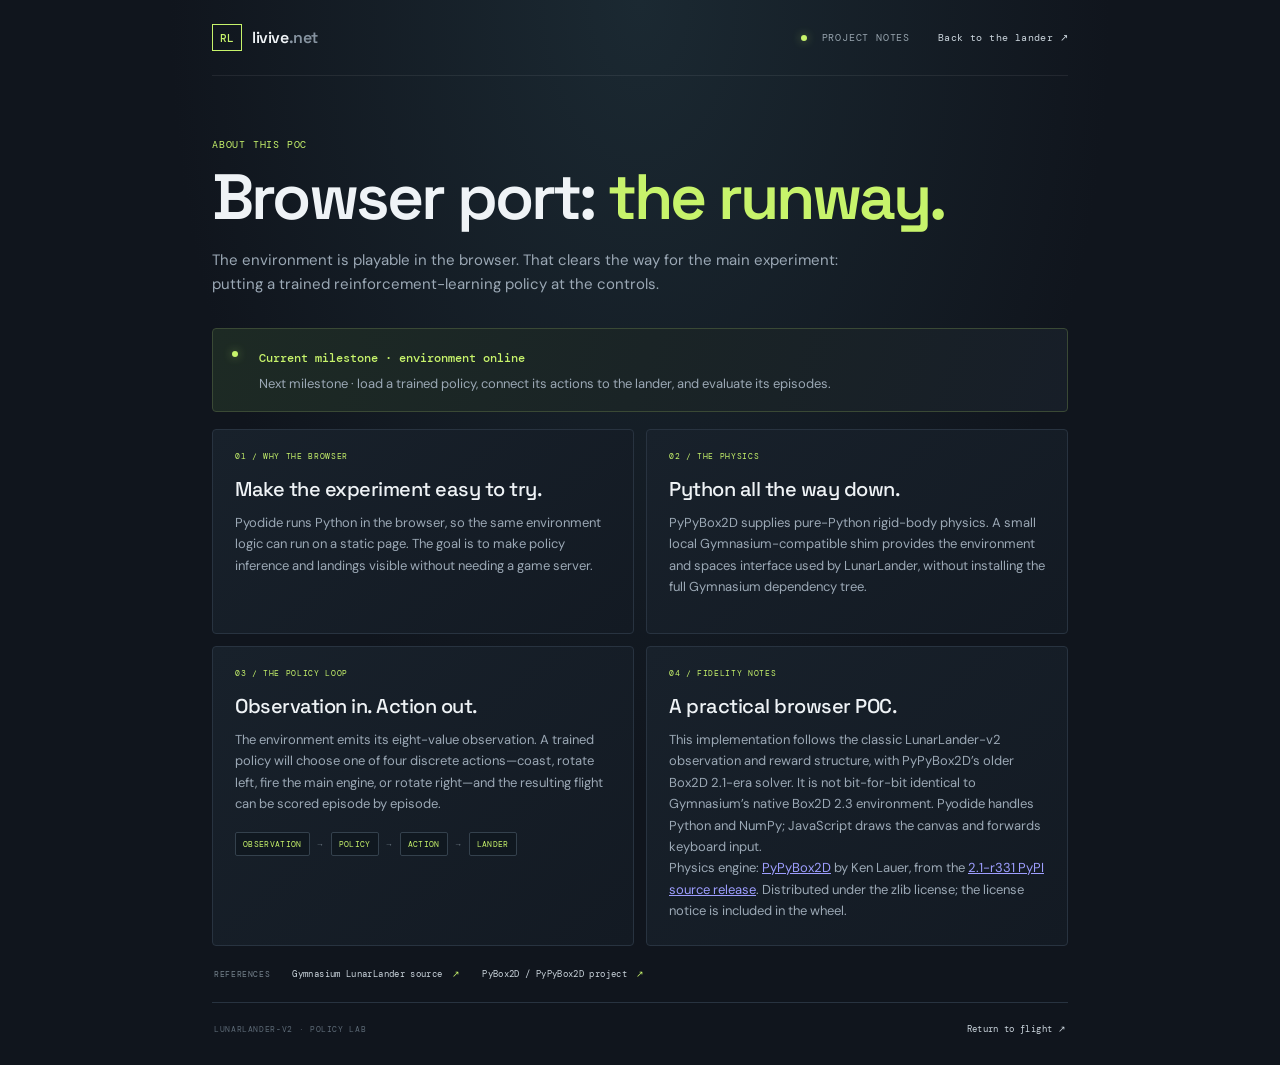
==== about.html @ e30114f4 "Package Lunar Lander for browser deployment" ====
<!doctype html>
<html lang="en">
  <head>
    <meta charset="utf-8" />
    <meta name="viewport" content="width=device-width, initial-scale=1" />
    <meta name="theme-color" content="#10151d" />
    <title>About · Lunar Lander Policy Lab</title>
    <link rel="stylesheet" href="style.css" />
  </head>
  <body>
    <main class="shell">
      <header class="topbar">
        <a class="wordmark" href="./" aria-label="rl.livive.net home"><span class="mark">RL</span><span>livive<span class="muted">.net</span></span></a>
        <nav class="topnav" aria-label="Main navigation">
          <span class="runtime"><i></i> PROJECT NOTES</span>
          <a href="./">Back to the lander <span aria-hidden="true">↗</span></a>
        </nav>
      </header>

      <section class="about-intro">
        <p class="eyebrow">ABOUT THIS POC</p>
        <h1>Browser port: <em>the runway.</em></h1>
        <p class="lede">The environment is playable in the browser. That clears the way for the main experiment: putting a trained reinforcement-learning policy at the controls.</p>
      </section>

      <section class="about-callout">
        <span class="live-dot"></span>
        <div><strong>Current milestone · environment online</strong><p>Next milestone · load a trained policy, connect its actions to the lander, and evaluate its episodes.</p></div>
      </section>

      <section class="about-grid" aria-label="Implementation notes">
        <article class="about-card">
          <p class="eyebrow">01 / WHY THE BROWSER</p>
          <h2>Make the experiment easy to try.</h2>
          <p>Pyodide runs Python in the browser, so the same environment logic can run on a static page. The goal is to make policy inference and landings visible without needing a game server.</p>
        </article>
        <article class="about-card">
          <p class="eyebrow">02 / THE PHYSICS</p>
          <h2>Python all the way down.</h2>
          <p>PyPyBox2D supplies pure-Python rigid-body physics. A small local Gymnasium-compatible shim provides the environment and spaces interface used by LunarLander, without installing the full Gymnasium dependency tree.</p>
        </article>
        <article class="about-card">
          <p class="eyebrow">03 / THE POLICY LOOP</p>
          <h2>Observation in. Action out.</h2>
          <p>The environment emits its eight-value observation. A trained policy will choose one of four discrete actions—coast, rotate left, fire the main engine, or rotate right—and the resulting flight can be scored episode by episode.</p>
          <div class="action-key"><span>OBSERVATION</span><b>→</b><span>POLICY</span><b>→</b><span>ACTION</span><b>→</b><span>LANDER</span></div>
        </article>
        <article class="about-card">
          <p class="eyebrow">04 / FIDELITY NOTES</p>
          <h2>A practical browser POC.</h2>
        <p>This implementation follows the classic LunarLander-v2 observation and reward structure, with PyPyBox2D’s older Box2D 2.1-era solver. It is not bit-for-bit identical to Gymnasium’s native Box2D 2.3 environment. Pyodide handles Python and NumPy; JavaScript draws the canvas and forwards keyboard input.</p>
        <p class="credit">Physics engine: <a href="https://code.google.com/archive/p/pybox2d/" target="_blank" rel="noreferrer">PyPyBox2D</a> by Ken Lauer, from the <a href="https://pypi.org/project/pypybox2d/2.1-r331/" target="_blank" rel="noreferrer">2.1-r331 PyPI source release</a>. Distributed under the zlib license; the license notice is included in the wheel.</p>
        </article>
      </section>

      <section class="sources">
        <p class="eyebrow">REFERENCES</p>
        <a href="https://github.com/Farama-Foundation/Gymnasium/blob/v0.26.3/gymnasium/envs/box2d/lunar_lander.py" target="_blank" rel="noreferrer">Gymnasium LunarLander source <span aria-hidden="true">↗</span></a>
        <a href="https://github.com/pybox2d/pybox2d" target="_blank" rel="noreferrer">PyBox2D / PyPyBox2D project <span aria-hidden="true">↗</span></a>
      </section>

      <footer><span>LUNARLANDER-V2 · POLICY LAB</span><a href="./">Return to flight <span aria-hidden="true">↗</span></a></footer>
    </main>
  </body>
</html>
---- style.css ----
@import url('https://fonts.googleapis.com/css2?family=DM+Mono:wght@400;500&family=DM+Sans:wght@400;500;600;700&family=Space+Grotesk:wght@400;500;600;700&display=swap');
:root{color-scheme:dark;--bg:#10151d;--panel:#171e28;--line:#283340;--text:#eff3f6;--muted:#8794a1;--lime:#c7f36b;--orange:#ff9d5c}*{box-sizing:border-box}body{margin:0;background:radial-gradient(ellipse at 50% 0%,#1b2932 0%,var(--bg) 52%);color:var(--text);font-family:'DM Sans',sans-serif;min-height:100vh}.shell{max-width:920px;margin:auto;padding:0 32px}.topbar{height:76px;display:flex;align-items:center;justify-content:space-between;border-bottom:1px solid #ffffff12}.wordmark{display:flex;align-items:center;gap:10px;color:var(--text);text-decoration:none;font-family:'Space Grotesk',sans-serif;font-weight:600;letter-spacing:-.4px}.mark{width:30px;height:27px;display:grid;place-items:center;border:1px solid var(--lime);color:var(--lime);font:500 11px 'DM Mono',monospace;letter-spacing:0}.muted{color:var(--muted)}.runtime,.eyebrow,.game-head,.label,.controls-row button,footer{font:10px 'DM Mono',monospace;letter-spacing:.08em}.runtime{color:#96a3ad}.runtime i,.live-dot{display:inline-block;width:6px;height:6px;background:var(--lime);border-radius:50%;margin-right:8px;box-shadow:0 0 10px #c7f36b75}.intro{padding:55px 0 33px}.eyebrow{color:var(--lime);margin:0 0 14px}.intro h1{font:600 clamp(44px,7vw,68px)/.99 'Space Grotesk',sans-serif;letter-spacing:-3px;margin:0}.intro h1 em{color:var(--lime);font-style:normal}.lede{color:#9ba8b5;max-width:450px;line-height:1.6;font-size:14px;margin:19px 0 0}.game{border:1px solid #34414d;border-radius:5px;background:linear-gradient(140deg,#18212b,#131a23);box-shadow:0 24px 70px #0005;overflow:hidden}.game-head{height:43px;padding:0 17px;display:flex;align-items:center;justify-content:space-between;border-bottom:1px solid var(--line);color:#94a2af;font-size:9px}.screen-wrap{position:relative;padding:16px 16px 0}canvas{display:block;width:100%;height:auto;aspect-ratio:3/2;background:#101821;border:1px solid #2a3742;image-rendering:auto}.overlay{position:absolute;inset:16px 16px 0;display:flex;align-items:center;justify-content:center;flex-direction:column;gap:12px;background:#101821e8;color:#b8c2ca;font:11px 'DM Mono',monospace;letter-spacing:.05em;text-align:center;padding:25px}.overlay.hidden{display:none}.overlay.error{color:#ffad93}.loader{width:22px;height:22px;border:2px solid #43505a;border-top-color:var(--lime);border-radius:50%;animation:spin .8s linear infinite}@keyframes spin{to{transform:rotate(360deg)}}.overlay.error .loader{display:none}.telemetry{display:grid;grid-template-columns:repeat(4,1fr);margin:0 16px;padding:15px 2px 13px;border-bottom:1px solid var(--line);gap:8px}.telemetry>div{display:grid;grid-template-columns:auto auto;align-items:baseline;justify-content:start;column-gap:6px}.telemetry .label{grid-column:1/-1;color:#788692;font-size:8px;margin-bottom:6px}.telemetry strong{font:500 16px 'DM Mono',monospace;color:#e7edf0}.telemetry small{font:9px 'DM Mono',monospace;color:#7f8c97}.controls-row{padding:12px 17px;display:flex;align-items:center;justify-content:space-between;color:#9aa6b0}.hint{font:11px 'DM Mono',monospace}.hint kbd{display:inline-grid;place-items:center;min-width:20px;height:20px;padding:0 4px;border:1px solid #3e4b56;border-radius:3px;background:#202a34;color:#e5edf2;font:11px 'DM Mono',monospace;margin-right:3px}.sep{padding:0 5px;color:#596672}button{border:1px solid #50604f;border-radius:3px;background:#202a2b;color:var(--lime);padding:8px 12px;cursor:pointer;font:10px 'DM Mono',monospace;letter-spacing:.08em}button:disabled{opacity:.45;cursor:default}button span{font-size:14px;padding-left:5px}footer{display:flex;justify-content:space-between;color:#5c6975;font-size:8px;padding:20px 2px 30px}@media(max-width:560px){.shell{padding:0 16px}.topbar{height:62px}.runtime{font-size:8px}.intro{padding:42px 0 26px}.intro h1{letter-spacing:-2px}.lede{font-size:13px}.screen-wrap{padding:10px 10px 0}.overlay{inset:10px 10px 0}.telemetry{margin:0 10px;grid-template-columns:repeat(2,1fr);row-gap:15px;padding:14px 2px}.controls-row{padding:10px;align-items:flex-end}.hint{max-width:240px;line-height:2}.hint kbd{min-width:18px;height:18px}.sep{padding:0 1px}footer{font-size:7px}}

/* Policy-lab framing and the separate implementation-notes page. */
.topnav{display:flex;align-items:center;gap:28px}.topnav a,footer a,.sources a{color:#cbd5dd;text-decoration:none;font:10px 'DM Mono',monospace;letter-spacing:.04em}.topnav a:hover,footer a:hover,.sources a:hover{color:var(--lime)}
.intro{padding:50px 0 29px}.intro h1{font-size:clamp(38px,6vw,60px);letter-spacing:-2.8px}.intro h1 em,.about-intro h1 em{color:var(--lime);font-style:normal}.lede{max-width:540px}
.controller-row{display:flex;align-items:center;justify-content:space-between;gap:20px;padding:14px 17px;border-bottom:1px solid var(--line);background:#11182066}.controller-label{display:grid;gap:5px}.controller-label .label{color:#788692;font-size:8px}.controller-label strong{font:500 13px 'Space Grotesk',sans-serif}.controller-options{display:flex;gap:8px}.controller{display:flex;align-items:center;gap:10px;padding:9px 11px;color:#dce4e9;border-color:#3d4b56;background:#1b252e}.controller span{font-size:8px;color:#a3b0bb}.controller.active{border-color:#72864e;color:var(--lime);background:#202b27}.controller.active span{color:#c7f36b}.controller.upcoming{opacity:.72}.controller:disabled{cursor:default}
footer{align-items:center;gap:18px}footer b{color:var(--lime);font-weight:400}footer a{font-size:9px}
.about-intro{padding:62px 0 32px}.about-intro h1{font:600 clamp(42px,7vw,64px)/1.02 'Space Grotesk',sans-serif;letter-spacing:-2.8px;margin:0}.about-intro .lede{font-size:15px;max-width:640px;margin-top:18px}.about-callout{display:flex;align-items:flex-start;gap:13px;padding:17px 19px;border:1px solid #3a4935;border-radius:4px;background:linear-gradient(110deg,#1d2a24,#171e28);margin-bottom:17px}.about-callout .live-dot{flex:none;margin-top:5px}.about-callout strong{font:500 12px 'DM Mono',monospace;color:var(--lime)}.about-callout p{margin:7px 0 0;color:#9ba8b5;font-size:13px;line-height:1.5}.about-grid{display:grid;grid-template-columns:repeat(2,minmax(0,1fr));gap:12px}.about-card{padding:21px 22px 23px;border:1px solid var(--line);border-radius:4px;background:linear-gradient(140deg,#18212b,#131a23);min-height:205px}.about-card .eyebrow{font-size:8px;margin:0 0 16px}.about-card h2{font:500 20px/1.2 'Space Grotesk',sans-serif;letter-spacing:-.5px;margin:0 0 11px}.about-card p:not(.eyebrow){font-size:13px;color:#9ba8b5;line-height:1.65;margin:0}.action-key{display:flex;align-items:center;gap:8px;flex-wrap:wrap;margin-top:17px;color:var(--lime);font:8px 'DM Mono',monospace;letter-spacing:.04em}.action-key span{padding:6px 7px;border:1px solid #34414d;border-radius:2px;background:#101820}.action-key b{font-weight:400;color:#74818c}.sources{display:flex;align-items:center;gap:22px;padding:22px 2px;border-bottom:1px solid var(--line);flex-wrap:wrap}.sources .eyebrow{margin:0;color:#75828d;font-size:8px}.sources a{font-size:9px}.sources a span{color:var(--lime);padding-left:4px}
@media(max-width:600px){.shell{padding-left:16px;padding-right:16px}.topnav{gap:12px}.topnav .runtime{font-size:7px}.topnav a{font-size:9px}.intro{padding:40px 0 24px}.intro h1{letter-spacing:-1.8px}.controller-row{align-items:flex-start;flex-direction:column;gap:12px;padding:13px 12px}.controller-options{width:100%;gap:6px}.controller{flex:1;justify-content:center;gap:6px;padding:8px 6px;font-size:9px}.about-intro{padding:44px 0 27px}.about-intro h1{letter-spacing:-1.8px}.about-grid{grid-template-columns:1fr}.about-card{min-height:0;padding:19px}.sources{align-items:flex-start;flex-direction:column;gap:12px}footer{align-items:flex-start;flex-direction:column;gap:10px}}
.overlay:not(.loading) .loader{display:none}
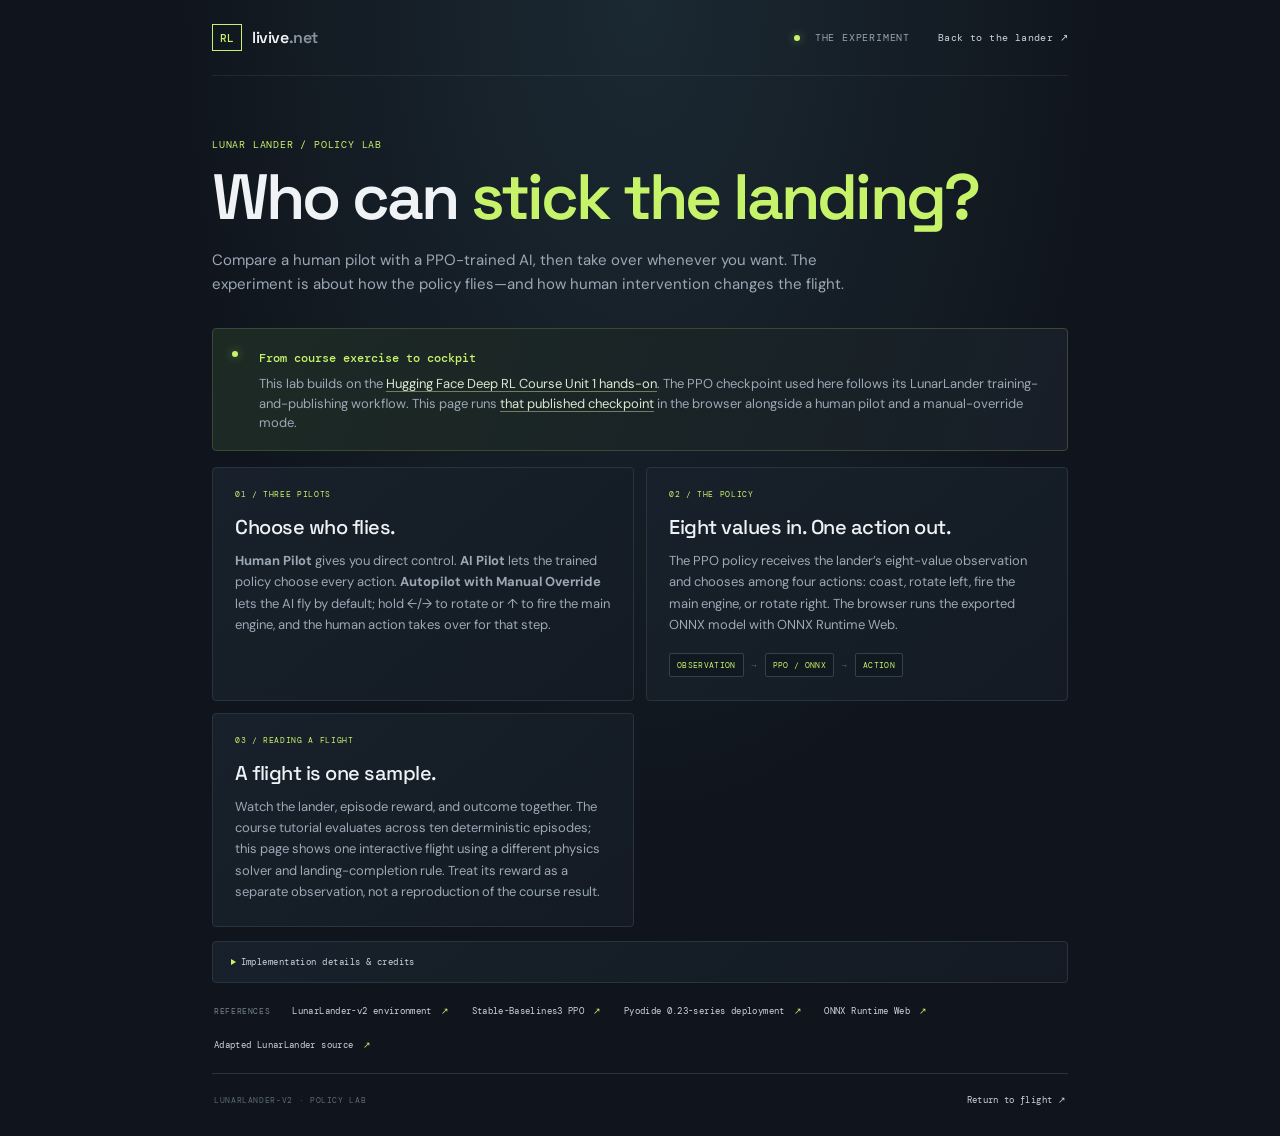
==== commit 8b352271: "Integrate trained policy into browser demo" ====
--- a/about.html
+++ b/about.html
@@ -12,51 +12,57 @@
       <header class="topbar">
         <a class="wordmark" href="./" aria-label="rl.livive.net home"><span class="mark">RL</span><span>livive<span class="muted">.net</span></span></a>
         <nav class="topnav" aria-label="Main navigation">
-          <span class="runtime"><i></i> PROJECT NOTES</span>
+          <span class="runtime"><i></i> THE EXPERIMENT</span>
           <a href="./">Back to the lander <span aria-hidden="true">↗</span></a>
         </nav>
       </header>
 
       <section class="about-intro">
-        <p class="eyebrow">ABOUT THIS POC</p>
-        <h1>Browser port: <em>the runway.</em></h1>
-        <p class="lede">The environment is playable in the browser. That clears the way for the main experiment: putting a trained reinforcement-learning policy at the controls.</p>
+        <p class="eyebrow">LUNAR LANDER / POLICY LAB</p>
+        <h1>Who can <em>stick the landing?</em></h1>
+        <p class="lede">Compare a human pilot with a PPO-trained AI, then take over whenever you want. The experiment is about how the policy flies—and how human intervention changes the flight.</p>
       </section>
 
-      <section class="about-callout">
+      <section class="about-callout course-lineage" aria-label="Connection to the Hugging Face Deep RL Course">
         <span class="live-dot"></span>
-        <div><strong>Current milestone · environment online</strong><p>Next milestone · load a trained policy, connect its actions to the lander, and evaluate its episodes.</p></div>
+        <div><strong>From course exercise to cockpit</strong><p>This lab builds on the <a href="https://huggingface.co/learn/deep-rl-course/en/unit1/hands-on" target="_blank" rel="noreferrer">Hugging Face Deep RL Course Unit 1 hands-on</a>. The PPO checkpoint used here follows its LunarLander training-and-publishing workflow. This page runs <a href="https://huggingface.co/seekdepth/ppo-LunarLander-v2" target="_blank" rel="noreferrer">that published checkpoint</a> in the browser alongside a human pilot and a manual-override mode.</p></div>
       </section>
 
-      <section class="about-grid" aria-label="Implementation notes">
+      <section class="about-grid" aria-label="The flight experiment">
         <article class="about-card">
-          <p class="eyebrow">01 / WHY THE BROWSER</p>
-          <h2>Make the experiment easy to try.</h2>
-          <p>Pyodide runs Python in the browser, so the same environment logic can run on a static page. The goal is to make policy inference and landings visible without needing a game server.</p>
+          <p class="eyebrow">01 / THREE PILOTS</p>
+          <h2>Choose who flies.</h2>
+          <p><strong>Human Pilot</strong> gives you direct control. <strong>AI Pilot</strong> lets the trained policy choose every action. <strong>Autopilot with Manual Override</strong> lets the AI fly by default; hold ←/→ to rotate or ↑ to fire the main engine, and the human action takes over for that step.</p>
         </article>
         <article class="about-card">
-          <p class="eyebrow">02 / THE PHYSICS</p>
-          <h2>Python all the way down.</h2>
-          <p>PyPyBox2D supplies pure-Python rigid-body physics. A small local Gymnasium-compatible shim provides the environment and spaces interface used by LunarLander, without installing the full Gymnasium dependency tree.</p>
+          <p class="eyebrow">02 / THE POLICY</p>
+          <h2>Eight values in. One action out.</h2>
+          <p>The PPO policy receives the lander’s eight-value observation and chooses among four actions: coast, rotate left, fire the main engine, or rotate right. The browser runs the exported ONNX model with ONNX Runtime Web.</p>
+          <div class="action-key"><span>OBSERVATION</span><b>→</b><span>PPO / ONNX</span><b>→</b><span>ACTION</span></div>
         </article>
         <article class="about-card">
-          <p class="eyebrow">03 / THE POLICY LOOP</p>
-          <h2>Observation in. Action out.</h2>
-          <p>The environment emits its eight-value observation. A trained policy will choose one of four discrete actions—coast, rotate left, fire the main engine, or rotate right—and the resulting flight can be scored episode by episode.</p>
-          <div class="action-key"><span>OBSERVATION</span><b>→</b><span>POLICY</span><b>→</b><span>ACTION</span><b>→</b><span>LANDER</span></div>
-        </article>
-        <article class="about-card">
-          <p class="eyebrow">04 / FIDELITY NOTES</p>
-          <h2>A practical browser POC.</h2>
-        <p>This implementation follows the classic LunarLander-v2 observation and reward structure, with PyPyBox2D’s older Box2D 2.1-era solver. It is not bit-for-bit identical to Gymnasium’s native Box2D 2.3 environment. Pyodide handles Python and NumPy; JavaScript draws the canvas and forwards keyboard input.</p>
-        <p class="credit">Physics engine: <a href="https://code.google.com/archive/p/pybox2d/" target="_blank" rel="noreferrer">PyPyBox2D</a> by Ken Lauer, from the <a href="https://pypi.org/project/pypybox2d/2.1-r331/" target="_blank" rel="noreferrer">2.1-r331 PyPI source release</a>. Distributed under the zlib license; the license notice is included in the wheel.</p>
+          <p class="eyebrow">03 / READING A FLIGHT</p>
+          <h2>A flight is one sample.</h2>
+          <p>Watch the lander, episode reward, and outcome together. The course tutorial evaluates across ten deterministic episodes; this page shows one interactive flight using a different physics solver and landing-completion rule. Treat its reward as a separate observation, not a reproduction of the course result.</p>
         </article>
       </section>
 
-      <section class="sources">
+      <details class="implementation-note">
+        <summary>Implementation details &amp; credits</summary>
+        <div class="implementation-copy">
+          <p>The environment and physics run in Python through Pyodide 0.23.4. PyPyBox2D supplies the pure-Python rigid-body solver; a small Gymnasium-compatible shim provides the local environment interface. JavaScript draws the canvas, handles keyboard input, and runs ONNX inference using ONNX Runtime Web 1.19.2 with its WebAssembly CPU backend.</p>
+          <p>The port follows the classic LunarLander-v2 observation and reward structure but is not bit-for-bit identical to the native Box2D environment. It uses PyPyBox2D’s older Box2D 2.1-era solver and adds a settled-contact landing completion rule.</p>
+          <p class="credit">Physics engine: <a href="https://code.google.com/archive/p/pybox2d/" target="_blank" rel="noreferrer">PyPyBox2D</a> by Ken Lauer, from the <a href="https://pypi.org/project/pypybox2d/2.1-r331/" target="_blank" rel="noreferrer">2.1-r331 PyPI source release</a>. The wheel retains the upstream zlib license notice.</p>
+        </div>
+      </details>
+
+      <section class="sources" aria-label="References">
         <p class="eyebrow">REFERENCES</p>
-        <a href="https://github.com/Farama-Foundation/Gymnasium/blob/v0.26.3/gymnasium/envs/box2d/lunar_lander.py" target="_blank" rel="noreferrer">Gymnasium LunarLander source <span aria-hidden="true">↗</span></a>
-        <a href="https://github.com/pybox2d/pybox2d" target="_blank" rel="noreferrer">PyBox2D / PyPyBox2D project <span aria-hidden="true">↗</span></a>
+        <a href="https://gymnasium.farama.org/v0.28.1/environments/box2d/lunar_lander/" target="_blank" rel="noreferrer">LunarLander-v2 environment <span aria-hidden="true">↗</span></a>
+        <a href="https://stable-baselines3.readthedocs.io/en/v2.0.0/modules/ppo.html" target="_blank" rel="noreferrer">Stable-Baselines3 PPO <span aria-hidden="true">↗</span></a>
+        <a href="https://pyodide.org/en/0.23.0/usage/downloading-and-deploying.html" target="_blank" rel="noreferrer">Pyodide 0.23-series deployment <span aria-hidden="true">↗</span></a>
+        <a href="https://onnxruntime.ai/docs/tutorials/web/" target="_blank" rel="noreferrer">ONNX Runtime Web <span aria-hidden="true">↗</span></a>
+        <a href="https://github.com/Farama-Foundation/Gymnasium/blob/v0.26.3/gymnasium/envs/box2d/lunar_lander.py" target="_blank" rel="noreferrer">Adapted LunarLander source <span aria-hidden="true">↗</span></a>
       </section>
 
       <footer><span>LUNARLANDER-V2 · POLICY LAB</span><a href="./">Return to flight <span aria-hidden="true">↗</span></a></footer>
--- a/style.css
+++ b/style.css
@@ -9,3 +9,27 @@
 .about-intro{padding:62px 0 32px}.about-intro h1{font:600 clamp(42px,7vw,64px)/1.02 'Space Grotesk',sans-serif;letter-spacing:-2.8px;margin:0}.about-intro .lede{font-size:15px;max-width:640px;margin-top:18px}.about-callout{display:flex;align-items:flex-start;gap:13px;padding:17px 19px;border:1px solid #3a4935;border-radius:4px;background:linear-gradient(110deg,#1d2a24,#171e28);margin-bottom:17px}.about-callout .live-dot{flex:none;margin-top:5px}.about-callout strong{font:500 12px 'DM Mono',monospace;color:var(--lime)}.about-callout p{margin:7px 0 0;color:#9ba8b5;font-size:13px;line-height:1.5}.about-grid{display:grid;grid-template-columns:repeat(2,minmax(0,1fr));gap:12px}.about-card{padding:21px 22px 23px;border:1px solid var(--line);border-radius:4px;background:linear-gradient(140deg,#18212b,#131a23);min-height:205px}.about-card .eyebrow{font-size:8px;margin:0 0 16px}.about-card h2{font:500 20px/1.2 'Space Grotesk',sans-serif;letter-spacing:-.5px;margin:0 0 11px}.about-card p:not(.eyebrow){font-size:13px;color:#9ba8b5;line-height:1.65;margin:0}.action-key{display:flex;align-items:center;gap:8px;flex-wrap:wrap;margin-top:17px;color:var(--lime);font:8px 'DM Mono',monospace;letter-spacing:.04em}.action-key span{padding:6px 7px;border:1px solid #34414d;border-radius:2px;background:#101820}.action-key b{font-weight:400;color:#74818c}.sources{display:flex;align-items:center;gap:22px;padding:22px 2px;border-bottom:1px solid var(--line);flex-wrap:wrap}.sources .eyebrow{margin:0;color:#75828d;font-size:8px}.sources a{font-size:9px}.sources a span{color:var(--lime);padding-left:4px}
 @media(max-width:600px){.shell{padding-left:16px;padding-right:16px}.topnav{gap:12px}.topnav .runtime{font-size:7px}.topnav a{font-size:9px}.intro{padding:40px 0 24px}.intro h1{letter-spacing:-1.8px}.controller-row{align-items:flex-start;flex-direction:column;gap:12px;padding:13px 12px}.controller-options{width:100%;gap:6px}.controller{flex:1;justify-content:center;gap:6px;padding:8px 6px;font-size:9px}.about-intro{padding:44px 0 27px}.about-intro h1{letter-spacing:-1.8px}.about-grid{grid-template-columns:1fr}.about-card{min-height:0;padding:19px}.sources{align-items:flex-start;flex-direction:column;gap:12px}footer{align-items:flex-start;flex-direction:column;gap:10px}}
 .overlay:not(.loading) .loader{display:none}
+.controller-options{display:grid;grid-template-columns:repeat(3,minmax(0,1fr));flex:0 1 660px}
+.controller-row{display:grid;grid-template-columns:minmax(120px,1fr) minmax(0,660px);gap:8px 20px}
+.controller-label{grid-column:1;grid-row:1}
+.controller-options{grid-column:2;grid-row:1}
+.controller-help{grid-column:2;grid-row:2;margin:0;color:#8794a1;font-size:9px;line-height:1.35}
+.controller{justify-content:space-between;min-width:0;min-height:38px}
+.controller .controller-name{font-size:9px;line-height:1.2;letter-spacing:0;text-align:left}
+.controller .controller-state{flex:none;white-space:nowrap}
+#human-controller,#policy-controller{justify-content:flex-end}
+#human-controller .controller-name,#policy-controller .controller-name{text-align:right}
+#override-controller{justify-content:center}
+#override-controller .controller-name{text-align:center}
+.implementation-note{margin-top:14px;border:1px solid var(--line);border-radius:4px;background:linear-gradient(140deg,#18212b,#131a23)}
+.implementation-note summary{padding:14px 18px;color:#cbd5dd;cursor:pointer;font:9px 'DM Mono',monospace;letter-spacing:.05em}
+.implementation-note summary::marker{color:var(--lime)}
+.implementation-copy{padding:0 18px 17px;color:#9ba8b5;font-size:12px;line-height:1.6}
+.implementation-copy p{margin:0}
+.implementation-copy p+p{margin-top:10px}
+.implementation-copy a{color:#cbd5dd}
+.implementation-copy a:hover{color:var(--lime)}
+.course-lineage{margin-bottom:16px}
+.course-lineage a{color:#dce7d2;text-decoration-color:#6c805c;text-underline-offset:3px}
+.course-lineage a:hover{color:var(--lime)}
+@media(max-width:600px){.controller-row{grid-template-columns:1fr}.controller-label,.controller-options,.controller-help{grid-column:1}.controller-label{grid-row:1}.controller-options{grid-row:2;grid-template-columns:1fr;width:100%;flex:none}.controller-help{grid-row:3}.controller{flex:initial}}
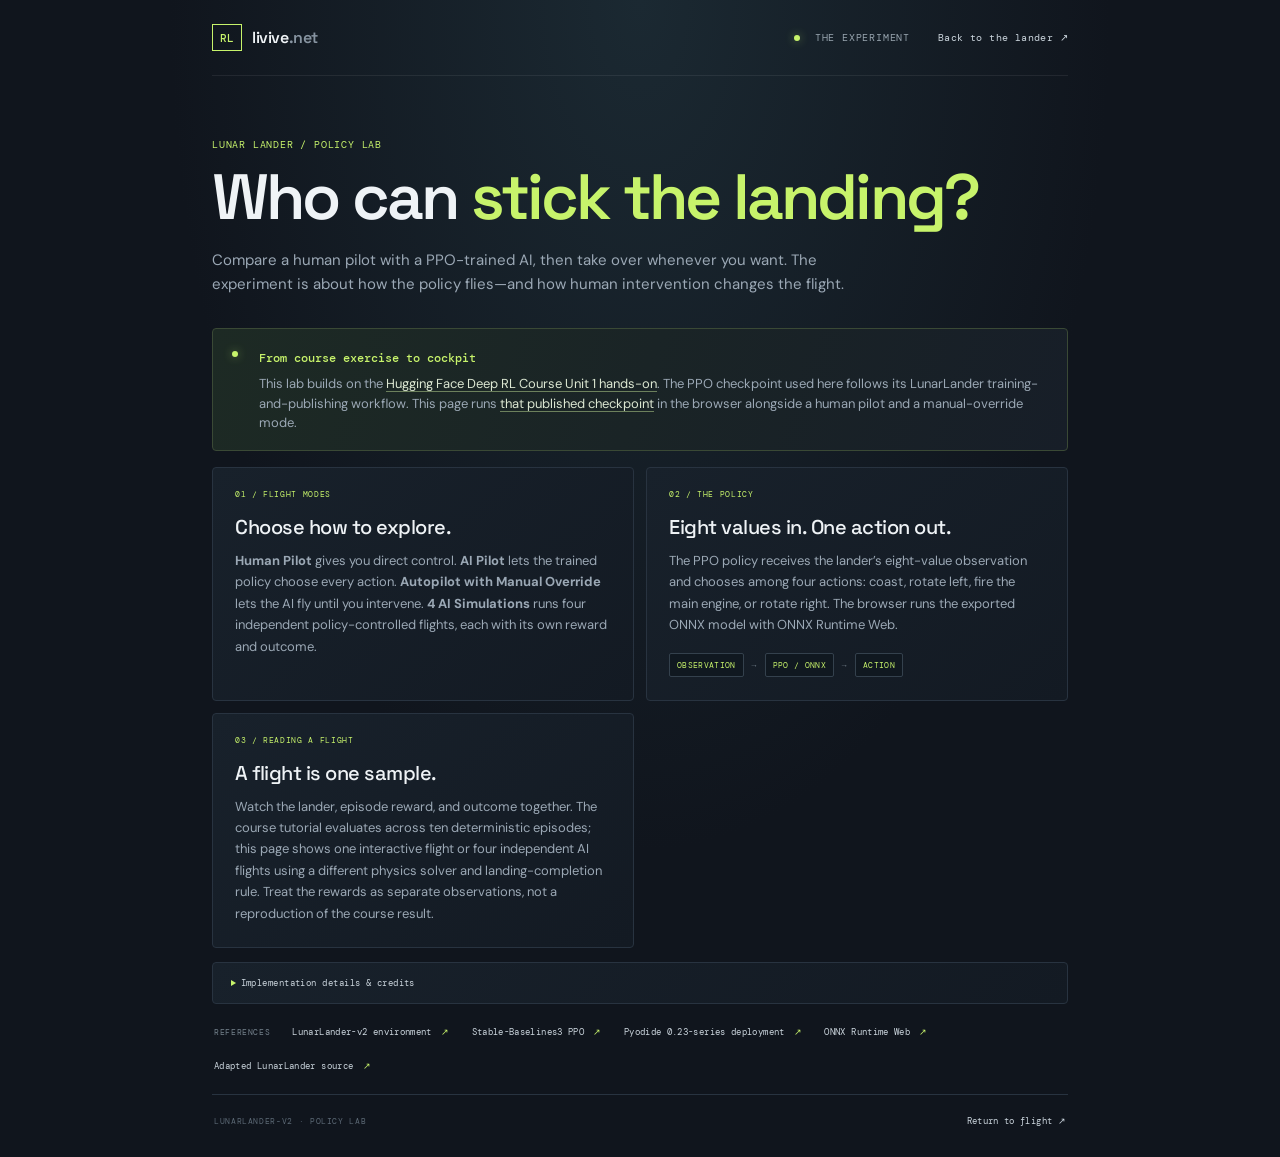
==== commit 0dfc1de8: "Add parallel AI simulations and auto-reset" ====
--- a/about.html
+++ b/about.html
@@ -30,9 +30,9 @@
 
       <section class="about-grid" aria-label="The flight experiment">
         <article class="about-card">
-          <p class="eyebrow">01 / THREE PILOTS</p>
-          <h2>Choose who flies.</h2>
-          <p><strong>Human Pilot</strong> gives you direct control. <strong>AI Pilot</strong> lets the trained policy choose every action. <strong>Autopilot with Manual Override</strong> lets the AI fly by default; hold ←/→ to rotate or ↑ to fire the main engine, and the human action takes over for that step.</p>
+          <p class="eyebrow">01 / FLIGHT MODES</p>
+          <h2>Choose how to explore.</h2>
+          <p><strong>Human Pilot</strong> gives you direct control. <strong>AI Pilot</strong> lets the trained policy choose every action. <strong>Autopilot with Manual Override</strong> lets the AI fly until you intervene. <strong>4 AI Simulations</strong> runs four independent policy-controlled flights, each with its own reward and outcome.</p>
         </article>
         <article class="about-card">
           <p class="eyebrow">02 / THE POLICY</p>
@@ -43,7 +43,7 @@
         <article class="about-card">
           <p class="eyebrow">03 / READING A FLIGHT</p>
           <h2>A flight is one sample.</h2>
-          <p>Watch the lander, episode reward, and outcome together. The course tutorial evaluates across ten deterministic episodes; this page shows one interactive flight using a different physics solver and landing-completion rule. Treat its reward as a separate observation, not a reproduction of the course result.</p>
+          <p>Watch the lander, episode reward, and outcome together. The course tutorial evaluates across ten deterministic episodes; this page shows one interactive flight or four independent AI flights using a different physics solver and landing-completion rule. Treat the rewards as separate observations, not a reproduction of the course result.</p>
         </article>
       </section>
 
--- a/style.css
+++ b/style.css
@@ -9,6 +9,11 @@
 .about-intro{padding:62px 0 32px}.about-intro h1{font:600 clamp(42px,7vw,64px)/1.02 'Space Grotesk',sans-serif;letter-spacing:-2.8px;margin:0}.about-intro .lede{font-size:15px;max-width:640px;margin-top:18px}.about-callout{display:flex;align-items:flex-start;gap:13px;padding:17px 19px;border:1px solid #3a4935;border-radius:4px;background:linear-gradient(110deg,#1d2a24,#171e28);margin-bottom:17px}.about-callout .live-dot{flex:none;margin-top:5px}.about-callout strong{font:500 12px 'DM Mono',monospace;color:var(--lime)}.about-callout p{margin:7px 0 0;color:#9ba8b5;font-size:13px;line-height:1.5}.about-grid{display:grid;grid-template-columns:repeat(2,minmax(0,1fr));gap:12px}.about-card{padding:21px 22px 23px;border:1px solid var(--line);border-radius:4px;background:linear-gradient(140deg,#18212b,#131a23);min-height:205px}.about-card .eyebrow{font-size:8px;margin:0 0 16px}.about-card h2{font:500 20px/1.2 'Space Grotesk',sans-serif;letter-spacing:-.5px;margin:0 0 11px}.about-card p:not(.eyebrow){font-size:13px;color:#9ba8b5;line-height:1.65;margin:0}.action-key{display:flex;align-items:center;gap:8px;flex-wrap:wrap;margin-top:17px;color:var(--lime);font:8px 'DM Mono',monospace;letter-spacing:.04em}.action-key span{padding:6px 7px;border:1px solid #34414d;border-radius:2px;background:#101820}.action-key b{font-weight:400;color:#74818c}.sources{display:flex;align-items:center;gap:22px;padding:22px 2px;border-bottom:1px solid var(--line);flex-wrap:wrap}.sources .eyebrow{margin:0;color:#75828d;font-size:8px}.sources a{font-size:9px}.sources a span{color:var(--lime);padding-left:4px}
 @media(max-width:600px){.shell{padding-left:16px;padding-right:16px}.topnav{gap:12px}.topnav .runtime{font-size:7px}.topnav a{font-size:9px}.intro{padding:40px 0 24px}.intro h1{letter-spacing:-1.8px}.controller-row{align-items:flex-start;flex-direction:column;gap:12px;padding:13px 12px}.controller-options{width:100%;gap:6px}.controller{flex:1;justify-content:center;gap:6px;padding:8px 6px;font-size:9px}.about-intro{padding:44px 0 27px}.about-intro h1{letter-spacing:-1.8px}.about-grid{grid-template-columns:1fr}.about-card{min-height:0;padding:19px}.sources{align-items:flex-start;flex-direction:column;gap:12px}footer{align-items:flex-start;flex-direction:column;gap:10px}}
 .overlay:not(.loading) .loader{display:none}
+.time-scale{display:grid;gap:5px;color:#788692;font:8px 'DM Mono',monospace;letter-spacing:.08em}
+.time-scale select{min-width:174px;border:1px solid #3e4b56;border-radius:3px;background:#202a34;color:#dce4e9;padding:7px 9px;font:9px 'DM Mono',monospace;letter-spacing:0}
+.time-scale select:focus-visible{outline:1px solid var(--lime);outline-offset:2px}
+.time-scale option{background:#202a34;color:#dce4e9}
+@media(max-width:560px){.controls-row{flex-wrap:wrap}.time-scale{order:3;flex:1 0 100%}.time-scale select{width:100%}}
 .controller-options{display:grid;grid-template-columns:repeat(3,minmax(0,1fr));flex:0 1 660px}
 .controller-row{display:grid;grid-template-columns:minmax(120px,1fr) minmax(0,660px);gap:8px 20px}
 .controller-label{grid-column:1;grid-row:1}
@@ -33,3 +38,17 @@
 .course-lineage a{color:#dce7d2;text-decoration-color:#6c805c;text-underline-offset:3px}
 .course-lineage a:hover{color:var(--lime)}
 @media(max-width:600px){.controller-row{grid-template-columns:1fr}.controller-label,.controller-options,.controller-help{grid-column:1}.controller-label{grid-row:1}.controller-options{grid-row:2;grid-template-columns:1fr;width:100%;flex:none}.controller-help{grid-row:3}.controller{flex:initial}}
+.controller-options{grid-template-columns:minmax(0,.8fr) minmax(0,1.35fr) minmax(0,.65fr) minmax(0,1.2fr)}
+#multi-controller{justify-content:center}
+#multi-controller .controller-name{text-align:center}
+.multi-board{display:grid;grid-template-columns:repeat(2,minmax(0,1fr));gap:10px;padding:14px}
+.multi-board[hidden],.multi-error[hidden],.telemetry[hidden]{display:none}
+.multi-sim-card{min-width:0;overflow:hidden;border:1px solid #2a3742;border-radius:3px;background:#101821}
+.multi-sim-heading{display:flex;align-items:center;justify-content:space-between;gap:8px;padding:8px 10px;color:#9ba8b5;font:8px 'DM Mono',monospace;letter-spacing:.05em}
+.multi-sim-heading strong{font-weight:400;color:#cbd5dd}
+.multi-sim-heading .complete{color:var(--lime)}
+.multi-sim-card canvas{width:100%;height:auto;border:0;border-top:1px solid #2a3742;border-radius:0}
+.multi-sim-reward{padding:7px 10px;border-top:1px solid #2a3742;color:#aebac3;font:8px 'DM Mono',monospace;letter-spacing:.05em}
+.multi-error{margin:14px;padding:12px;border:1px solid #8d594b;border-radius:3px;color:#ffad93;font:10px 'DM Mono',monospace}
+@media(max-width:600px){.multi-board{grid-template-columns:1fr;padding:10px}}
+@media(max-width:600px){.controller-options{grid-template-columns:1fr}}
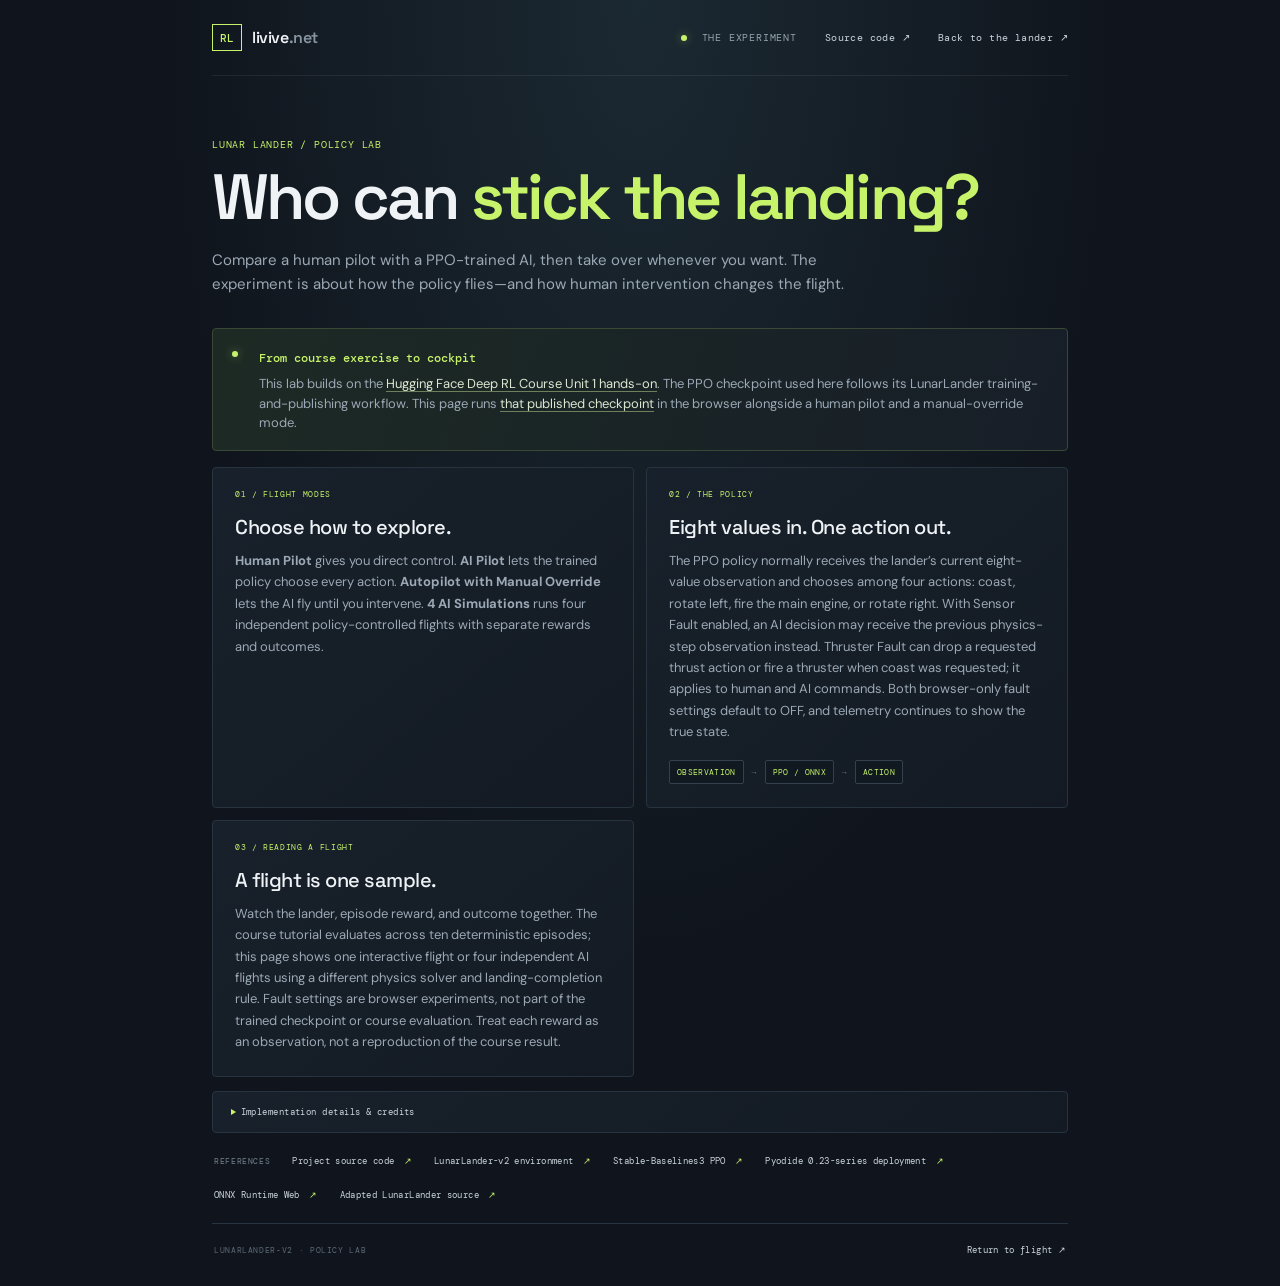
==== commit e33f7bf7: "Prepare local browser demo and fault controls" ====
--- a/about.html
+++ b/about.html
@@ -5,6 +5,7 @@
     <meta name="viewport" content="width=device-width, initial-scale=1" />
     <meta name="theme-color" content="#10151d" />
     <title>About · Lunar Lander Policy Lab</title>
+    <link rel="icon" href="./favicon.ico" sizes="any" />
     <link rel="stylesheet" href="style.css" />
   </head>
   <body>
@@ -13,6 +14,7 @@
         <a class="wordmark" href="./" aria-label="rl.livive.net home"><span class="mark">RL</span><span>livive<span class="muted">.net</span></span></a>
         <nav class="topnav" aria-label="Main navigation">
           <span class="runtime"><i></i> THE EXPERIMENT</span>
+          <a href="https://github.com/jpeckenpaugh/rl-livive-net" target="_blank" rel="noreferrer">Source code <span aria-hidden="true">↗</span></a>
           <a href="./">Back to the lander <span aria-hidden="true">↗</span></a>
         </nav>
       </header>
@@ -32,18 +34,18 @@
         <article class="about-card">
           <p class="eyebrow">01 / FLIGHT MODES</p>
           <h2>Choose how to explore.</h2>
-          <p><strong>Human Pilot</strong> gives you direct control. <strong>AI Pilot</strong> lets the trained policy choose every action. <strong>Autopilot with Manual Override</strong> lets the AI fly until you intervene. <strong>4 AI Simulations</strong> runs four independent policy-controlled flights, each with its own reward and outcome.</p>
+          <p><strong>Human Pilot</strong> gives you direct control. <strong>AI Pilot</strong> lets the trained policy choose every action. <strong>Autopilot with Manual Override</strong> lets the AI fly until you intervene. <strong>4 AI Simulations</strong> runs four independent policy-controlled flights with separate rewards and outcomes.</p>
         </article>
         <article class="about-card">
           <p class="eyebrow">02 / THE POLICY</p>
           <h2>Eight values in. One action out.</h2>
-          <p>The PPO policy receives the lander’s eight-value observation and chooses among four actions: coast, rotate left, fire the main engine, or rotate right. The browser runs the exported ONNX model with ONNX Runtime Web.</p>
+          <p>The PPO policy normally receives the lander’s current eight-value observation and chooses among four actions: coast, rotate left, fire the main engine, or rotate right. With Sensor Fault enabled, an AI decision may receive the previous physics-step observation instead. Thruster Fault can drop a requested thrust action or fire a thruster when coast was requested; it applies to human and AI commands. Both browser-only fault settings default to OFF, and telemetry continues to show the true state.</p>
           <div class="action-key"><span>OBSERVATION</span><b>→</b><span>PPO / ONNX</span><b>→</b><span>ACTION</span></div>
         </article>
         <article class="about-card">
           <p class="eyebrow">03 / READING A FLIGHT</p>
           <h2>A flight is one sample.</h2>
-          <p>Watch the lander, episode reward, and outcome together. The course tutorial evaluates across ten deterministic episodes; this page shows one interactive flight or four independent AI flights using a different physics solver and landing-completion rule. Treat the rewards as separate observations, not a reproduction of the course result.</p>
+          <p>Watch the lander, episode reward, and outcome together. The course tutorial evaluates across ten deterministic episodes; this page shows one interactive flight or four independent AI flights using a different physics solver and landing-completion rule. Fault settings are browser experiments, not part of the trained checkpoint or course evaluation. Treat each reward as an observation, not a reproduction of the course result.</p>
         </article>
       </section>
 
@@ -58,6 +60,7 @@
 
       <section class="sources" aria-label="References">
         <p class="eyebrow">REFERENCES</p>
+        <a href="https://github.com/jpeckenpaugh/rl-livive-net" target="_blank" rel="noreferrer">Project source code <span aria-hidden="true">↗</span></a>
         <a href="https://gymnasium.farama.org/v0.28.1/environments/box2d/lunar_lander/" target="_blank" rel="noreferrer">LunarLander-v2 environment <span aria-hidden="true">↗</span></a>
         <a href="https://stable-baselines3.readthedocs.io/en/v2.0.0/modules/ppo.html" target="_blank" rel="noreferrer">Stable-Baselines3 PPO <span aria-hidden="true">↗</span></a>
         <a href="https://pyodide.org/en/0.23.0/usage/downloading-and-deploying.html" target="_blank" rel="noreferrer">Pyodide 0.23-series deployment <span aria-hidden="true">↗</span></a>
--- a/style.css
+++ b/style.css
@@ -13,6 +13,14 @@
 .time-scale select{min-width:174px;border:1px solid #3e4b56;border-radius:3px;background:#202a34;color:#dce4e9;padding:7px 9px;font:9px 'DM Mono',monospace;letter-spacing:0}
 .time-scale select:focus-visible{outline:1px solid var(--lime);outline-offset:2px}
 .time-scale option{background:#202a34;color:#dce4e9}
+.fault-controls{display:flex;align-items:flex-end;gap:12px;padding:0 17px 13px;color:#788692}
+.fault-control{display:grid;gap:5px;font:8px 'DM Mono',monospace;letter-spacing:.08em}
+.fault-control select{min-width:92px;border:1px solid #3e4b56;border-radius:3px;background:#202a34;color:#dce4e9;padding:7px 9px;font:9px 'DM Mono',monospace;letter-spacing:0}
+.fault-control select:focus-visible{outline:1px solid var(--lime);outline-offset:2px}
+.fault-control option{background:#202a34;color:#dce4e9}
+.fault-feedback{margin:0 0 7px auto;color:#8794a1;font:8px 'DM Mono',monospace;letter-spacing:.04em;text-align:right}
+.fault-feedback.fault-active{color:var(--orange)}
+@media(max-width:560px){.fault-controls{flex-wrap:wrap;padding:0 10px 12px;gap:10px}.fault-feedback{flex:1 0 100%;margin:0;text-align:left}}
 @media(max-width:560px){.controls-row{flex-wrap:wrap}.time-scale{order:3;flex:1 0 100%}.time-scale select{width:100%}}
 .controller-options{display:grid;grid-template-columns:repeat(3,minmax(0,1fr));flex:0 1 660px}
 .controller-row{display:grid;grid-template-columns:minmax(120px,1fr) minmax(0,660px);gap:8px 20px}
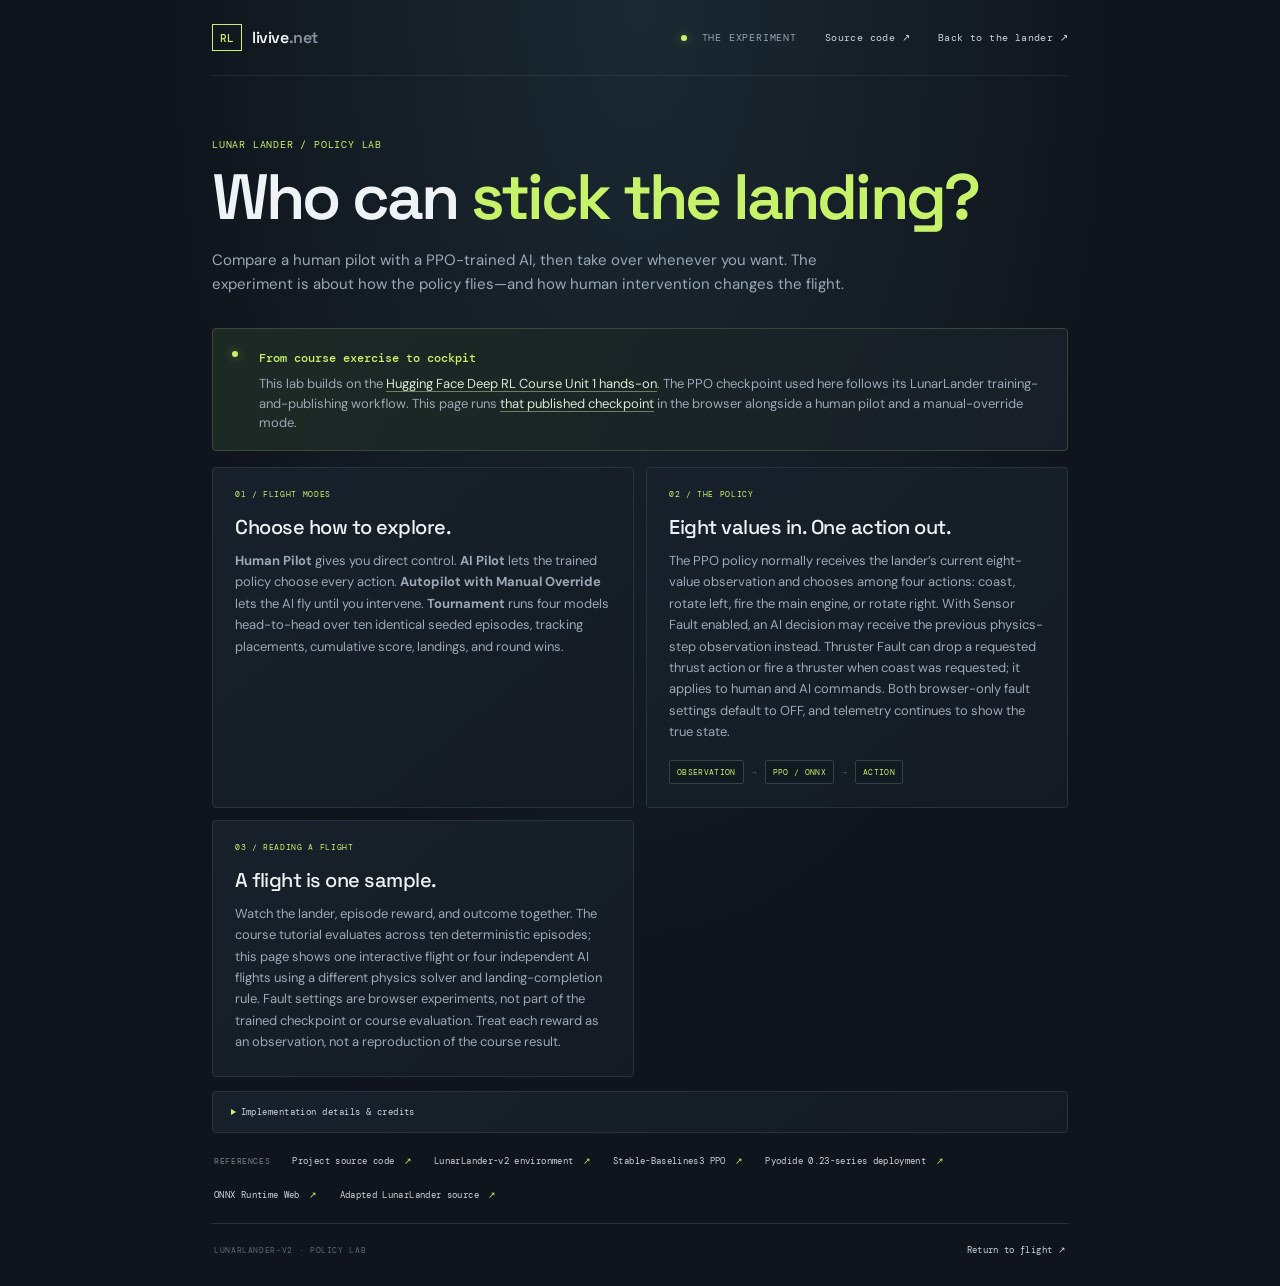
==== commit 5fc26303: "Add gamified tournament mode, title screen, and options - Title screen with Play / Tournament / Opti" ====
--- a/about.html
+++ b/about.html
@@ -34,7 +34,7 @@
         <article class="about-card">
           <p class="eyebrow">01 / FLIGHT MODES</p>
           <h2>Choose how to explore.</h2>
-          <p><strong>Human Pilot</strong> gives you direct control. <strong>AI Pilot</strong> lets the trained policy choose every action. <strong>Autopilot with Manual Override</strong> lets the AI fly until you intervene. <strong>4 AI Simulations</strong> runs four independent policy-controlled flights with separate rewards and outcomes.</p>
+          <p><strong>Human Pilot</strong> gives you direct control. <strong>AI Pilot</strong> lets the trained policy choose every action. <strong>Autopilot with Manual Override</strong> lets the AI fly until you intervene. <strong>Tournament</strong> runs four models head-to-head over ten identical seeded episodes, tracking placements, cumulative score, landings, and round wins.</p>
         </article>
         <article class="about-card">
           <p class="eyebrow">02 / THE POLICY</p>
--- a/style.css
+++ b/style.css
@@ -60,3 +60,107 @@
 .multi-error{margin:14px;padding:12px;border:1px solid #8d594b;border-radius:3px;color:#ffad93;font:10px 'DM Mono',monospace}
 @media(max-width:600px){.multi-board{grid-template-columns:1fr;padding:10px}}
 @media(max-width:600px){.controller-options{grid-template-columns:1fr}}
+.model-select{display:grid;gap:5px;color:#788692;font:8px 'DM Mono',monospace;letter-spacing:.08em}
+.model-select[hidden]{display:none}
+.model-select select{min-width:150px;border:1px solid #3e4b56;border-radius:3px;background:#202a34;color:#dce4e9;padding:7px 9px;font:9px 'DM Mono',monospace;letter-spacing:0}
+.model-select select:focus-visible{outline:1px solid var(--lime);outline-offset:2px}
+.model-select option{background:#202a34;color:#dce4e9}
+.multi-sim-heading strong{flex:1;min-width:0;overflow:hidden;text-overflow:ellipsis;white-space:nowrap}
+.multi-sim-model{border:1px solid #3e4b56;border-radius:3px;background:#202a34;color:#dce4e9;padding:4px 6px;font:8px 'DM Mono',monospace;letter-spacing:0;max-width:48%}
+.multi-sim-model:focus-visible{outline:1px solid var(--lime);outline-offset:2px}
+.multi-sim-model option{background:#202a34;color:#dce4e9}
+@media(max-width:560px){.model-select{order:4;flex:1 0 100%}.model-select select{width:100%}}
+
+/* ============================================================= */
+/* Game shell: screens, title menu, tournament, options          */
+/* ============================================================= */
+.screen[hidden]{display:none}
+.screen-head{display:flex;align-items:center;justify-content:space-between;gap:16px;padding:20px 2px 14px;border-bottom:1px solid var(--line);margin-bottom:18px}
+.screen-kicker{font:10px 'DM Mono',monospace;letter-spacing:.16em;color:var(--lime)}
+.back-btn{background:transparent;border:1px solid #3e4b56;color:#cbd5dd;padding:7px 11px;border-radius:3px;font:9px 'DM Mono',monospace;letter-spacing:.08em;cursor:pointer}
+.back-btn:hover{border-color:var(--lime);color:var(--lime)}
+
+/* Title screen */
+.title-screen{padding:34px 0 20px}
+.title-hero{text-align:center;position:relative;padding:60px 20px 54px;border:1px solid #2c3947;border-radius:6px;background:radial-gradient(circle at 18% 20%,#1d2b34 0%,transparent 42%),radial-gradient(circle at 82% 78%,#1f2a22 0%,transparent 45%),linear-gradient(160deg,#141c25,#0f151d);overflow:hidden}
+.title-hero::before{content:"";position:absolute;inset:0;background-image:radial-gradient(#ffffff22 1px,transparent 1px);background-size:34px 34px;opacity:.5;pointer-events:none}
+.title-word{position:relative;font:700 clamp(52px,11vw,104px)/.92 'Space Grotesk',sans-serif;letter-spacing:-4px;margin:14px 0 0}
+.title-word em{display:block;color:var(--lime);font-style:normal}
+.title-sub{position:relative;color:#9ba8b5;font-size:14px;margin:18px auto 0;max-width:480px;line-height:1.55}
+.boot-status{position:relative;display:inline-flex;align-items:center;gap:8px;margin:16px 0 0;color:#8794a1;font:10px 'DM Mono',monospace;letter-spacing:.1em}
+.title-menu{position:relative;display:grid;grid-template-columns:repeat(2,minmax(0,1fr));gap:12px;max-width:620px;margin:34px auto 0;text-align:left}
+.menu-btn{display:grid;gap:5px;text-align:left;text-decoration:none;padding:16px 18px;border:1px solid #34414d;border-radius:5px;background:#161e28;color:#e7edf0;cursor:pointer;transition:border-color .15s,transform .15s,background .15s}
+.menu-btn:hover{border-color:var(--lime);transform:translateY(-2px);background:#18211b}
+.menu-btn b{font:600 15px 'Space Grotesk',sans-serif;letter-spacing:.02em}
+.menu-btn span{font-size:11px;color:#94a1ad;line-height:1.4}
+.menu-btn-primary{border-color:#72864e;background:linear-gradient(120deg,#1d2a24,#18211b)}
+.menu-btn-primary b{color:var(--lime)}
+@media(max-width:600px){.title-menu{grid-template-columns:1fr}.title-hero{padding:40px 16px 34px}}
+
+/* Play screen: three controllers */
+.controller-options{grid-template-columns:repeat(3,minmax(0,1fr))}
+
+/* Tournament setup */
+.tournament-setup{padding:4px 0}
+.setup-card{border:1px solid #2c3947;border-radius:6px;padding:24px;background:linear-gradient(150deg,#18212b,#131a23)}
+.setup-card .eyebrow{margin:0 0 8px}
+.setup-sub{color:#9ba8b5;font-size:13px;line-height:1.55;margin:0 0 20px;max-width:560px}
+.setup-sub b{color:#dce4e9}
+.setup-grid{display:grid;grid-template-columns:repeat(4,minmax(0,1fr));gap:12px}
+.slot{display:grid;gap:6px;font:9px 'DM Mono',monospace;letter-spacing:.1em;color:#788692}
+.slot select{border:1px solid #3e4b56;border-radius:3px;background:#202a34;color:#dce4e9;padding:9px;font:10px 'DM Mono',monospace;letter-spacing:0}
+.slot select:focus-visible{outline:1px solid var(--lime);outline-offset:2px}
+.setup-actions{display:flex;align-items:flex-end;justify-content:space-between;gap:16px;margin-top:20px;flex-wrap:wrap}
+.start-btn{border:1px solid #72864e;background:#202b27;color:var(--lime);padding:12px 22px;border-radius:4px;font:600 12px 'Space Grotesk',sans-serif;letter-spacing:.1em;cursor:pointer}
+.start-btn:hover{background:#26332b}
+.start-btn:disabled{opacity:.5;cursor:default}
+@media(max-width:600px){.setup-grid{grid-template-columns:repeat(2,minmax(0,1fr))}}
+
+/* Tournament live */
+.tournament-status{padding:0 0 6px}
+.tourn-head{display:flex;align-items:center;justify-content:space-between;gap:12px;padding:14px 2px;color:#cbd5dd;font:11px 'DM Mono',monospace;letter-spacing:.1em}
+.tourn-head b{color:var(--lime);font-size:16px}
+.tourn-phase{color:#7f8c97;font-size:9px;text-align:right}
+.standings{display:grid;gap:6px;margin:0 0 14px}
+.stand-row{display:grid;grid-template-columns:26px 1fr repeat(3,minmax(0,92px));align-items:center;gap:10px;padding:10px 14px;border:1px solid #26313d;border-radius:4px;background:#141c25;font:10px 'DM Mono',monospace;color:#aebac3}
+.stand-rank{color:var(--lime);font-size:13px}
+.stand-name{color:#e7edf0;overflow:hidden;text-overflow:ellipsis;white-space:nowrap}
+.stand-stat{color:#8794a1;text-align:right}
+.stand-stat b{color:#e7edf0;font-size:12px}
+@media(max-width:600px){.stand-row{grid-template-columns:22px 1fr repeat(3,minmax(0,60px));gap:6px;padding:8px 10px;font-size:9px}.stand-stat b{font-size:11px}}
+
+.multi-sim-heading .model-name{flex:1;min-width:0;overflow:hidden;text-overflow:ellipsis;white-space:nowrap;color:#e7edf0}
+.placement{flex:none;font-size:9px;padding:2px 6px;border-radius:2px;color:#8794a1}
+.placement.gold{color:#10151d;background:var(--lime)}
+.placement.ranked{color:#c7f36b;border:1px solid #3d5a3a}
+.multi-sim-reward .sim-outcome{color:#aebac3}
+.multi-sim-reward .sim-outcome.complete{color:var(--lime)}
+
+/* Tournament results */
+.results{margin-top:18px;padding:24px;border:1px solid #2c3947;border-radius:6px;background:linear-gradient(150deg,#18212b,#131a23)}
+.results-title{font:600 26px 'Space Grotesk',sans-serif;letter-spacing:-.6px;margin:0}
+.results-sub{color:#9ba8b5;font-size:12px;margin:7px 0 20px}
+.result-cards{display:grid;grid-template-columns:repeat(3,minmax(0,1fr));gap:12px;margin-bottom:22px}
+.result-card{display:grid;gap:6px;padding:16px;border:1px solid #3a4935;border-radius:5px;background:#161f1a}
+.result-tag{font:9px 'DM Mono',monospace;letter-spacing:.12em;color:var(--lime)}
+.result-card b{font:600 17px 'Space Grotesk',sans-serif;color:#e7edf0}
+.result-card small{color:#9ba8b5;font-size:11px}
+.results-table{width:100%;border-collapse:collapse;font:11px 'DM Mono',monospace}
+.results-table th{text-align:left;color:#788692;font-weight:400;letter-spacing:.08em;padding:8px 6px;border-bottom:1px solid var(--line)}
+.results-table td{padding:9px 6px;border-bottom:1px solid #1d2733;color:#cbd5dd}
+.results-table tr:first-child td{color:#eef4ee}
+.place-cells{white-space:nowrap}
+.place-cells i{display:inline-grid;place-items:center;width:16px;height:16px;margin-right:3px;border-radius:2px;font-style:normal;font-size:9px;background:#202a34;color:#8794a1}
+.place-cells i.p1{background:var(--lime);color:#10151d}
+.place-cells i.p2{background:#3a4a56;color:#e7edf0}
+.place-cells i.p3{background:#2c3742;color:#cbd5dd}
+.results-actions{display:flex;justify-content:center;padding:18px 0 4px}
+@media(max-width:600px){.result-cards{grid-template-columns:1fr}.results{padding:18px}.place-cells i{width:14px;height:14px}}
+
+/* Options */
+.options-card{border:1px solid #2c3947;border-radius:6px;padding:24px;background:linear-gradient(150deg,#18212b,#131a23);display:grid;gap:16px}
+.options-card .eyebrow{margin:0}
+.options-gap{margin-top:10px}
+.options-gap small{color:#6f7c88;letter-spacing:0;text-transform:none;font-size:9px}
+.options-card .fault-controls{padding:0}
+@media(max-width:600px){.options-card{padding:18px}}
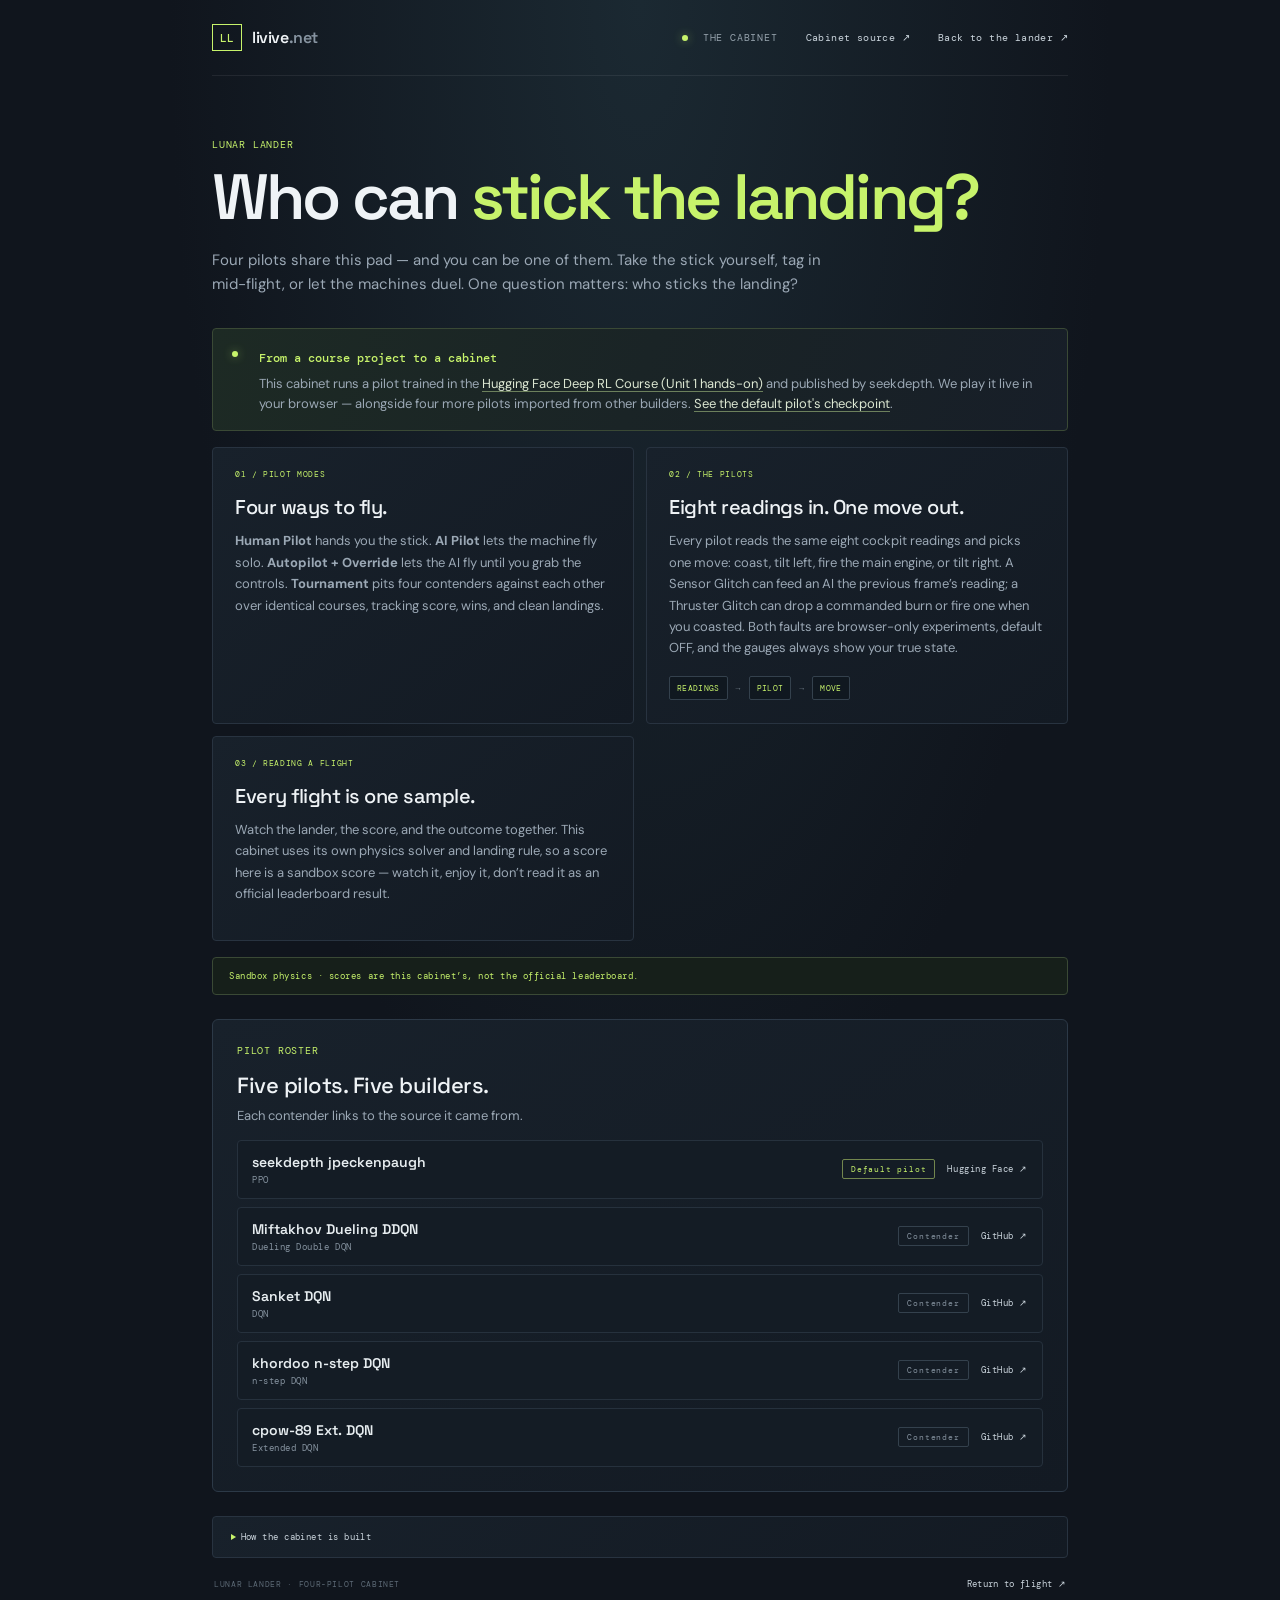
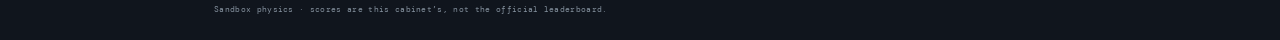
==== commit 43825959: "Rebrand as arcade cabinet: game identity, player copy, pilot credits, visual polish Apply the AIA-8 " ====
--- a/about.html
+++ b/about.html
@@ -4,71 +4,98 @@
     <meta charset="utf-8" />
     <meta name="viewport" content="width=device-width, initial-scale=1" />
     <meta name="theme-color" content="#10151d" />
-    <title>About · Lunar Lander Policy Lab</title>
+    <title>Pilots &amp; Cabinet · Lunar Lander</title>
     <link rel="icon" href="./favicon.ico" sizes="any" />
     <link rel="stylesheet" href="style.css" />
   </head>
   <body>
     <main class="shell">
       <header class="topbar">
-        <a class="wordmark" href="./" aria-label="rl.livive.net home"><span class="mark">RL</span><span>livive<span class="muted">.net</span></span></a>
+        <a class="wordmark" href="./" aria-label="rl.livive.net home"><span class="mark">LL</span><span>livive<span class="muted">.net</span></span></a>
         <nav class="topnav" aria-label="Main navigation">
-          <span class="runtime"><i></i> THE EXPERIMENT</span>
-          <a href="https://github.com/jpeckenpaugh/rl-livive-net" target="_blank" rel="noreferrer">Source code <span aria-hidden="true">↗</span></a>
+          <span class="runtime"><i></i> THE CABINET</span>
+          <a href="https://github.com/jpeckenpaugh/rl-livive-net" target="_blank" rel="noreferrer">Cabinet source <span aria-hidden="true">↗</span></a>
           <a href="./">Back to the lander <span aria-hidden="true">↗</span></a>
         </nav>
       </header>
 
       <section class="about-intro">
-        <p class="eyebrow">LUNAR LANDER / POLICY LAB</p>
+        <p class="eyebrow">LUNAR LANDER</p>
         <h1>Who can <em>stick the landing?</em></h1>
-        <p class="lede">Compare a human pilot with a PPO-trained AI, then take over whenever you want. The experiment is about how the policy flies—and how human intervention changes the flight.</p>
+        <p class="lede">Four pilots share this pad — and you can be one of them. Take the stick yourself, tag in mid-flight, or let the machines duel. One question matters: who sticks the landing?</p>
       </section>
 
-      <section class="about-callout course-lineage" aria-label="Connection to the Hugging Face Deep RL Course">
+      <section class="about-callout course-lineage" aria-label="Where this cabinet came from">
         <span class="live-dot"></span>
-        <div><strong>From course exercise to cockpit</strong><p>This lab builds on the <a href="https://huggingface.co/learn/deep-rl-course/en/unit1/hands-on" target="_blank" rel="noreferrer">Hugging Face Deep RL Course Unit 1 hands-on</a>. The PPO checkpoint used here follows its LunarLander training-and-publishing workflow. This page runs <a href="https://huggingface.co/seekdepth/ppo-LunarLander-v2" target="_blank" rel="noreferrer">that published checkpoint</a> in the browser alongside a human pilot and a manual-override mode.</p></div>
+        <div><strong>From a course project to a cabinet</strong><p>This cabinet runs a pilot trained in the <a href="https://huggingface.co/learn/deep-rl-course/en/unit1/hands-on" target="_blank" rel="noreferrer">Hugging Face Deep RL Course (Unit 1 hands-on)</a> and published by seekdepth. We play it live in your browser — alongside four more pilots imported from other builders. <a href="https://huggingface.co/seekdepth/ppo-LunarLander-v2" target="_blank" rel="noreferrer">See the default pilot's checkpoint</a>.</p></div>
       </section>
 
-      <section class="about-grid" aria-label="The flight experiment">
+      <section class="about-grid" aria-label="The cabinet's flight modes">
         <article class="about-card">
-          <p class="eyebrow">01 / FLIGHT MODES</p>
-          <h2>Choose how to explore.</h2>
-          <p><strong>Human Pilot</strong> gives you direct control. <strong>AI Pilot</strong> lets the trained policy choose every action. <strong>Autopilot with Manual Override</strong> lets the AI fly until you intervene. <strong>Tournament</strong> runs four models head-to-head over ten identical seeded episodes, tracking placements, cumulative score, landings, and round wins.</p>
+          <p class="eyebrow">01 / PILOT MODES</p>
+          <h2>Four ways to fly.</h2>
+          <p><strong>Human Pilot</strong> hands you the stick. <strong>AI Pilot</strong> lets the machine fly solo. <strong>Autopilot + Override</strong> lets the AI fly until you grab the controls. <strong>Tournament</strong> pits four contenders against each other over identical courses, tracking score, wins, and clean landings.</p>
         </article>
         <article class="about-card">
-          <p class="eyebrow">02 / THE POLICY</p>
-          <h2>Eight values in. One action out.</h2>
-          <p>The PPO policy normally receives the lander’s current eight-value observation and chooses among four actions: coast, rotate left, fire the main engine, or rotate right. With Sensor Fault enabled, an AI decision may receive the previous physics-step observation instead. Thruster Fault can drop a requested thrust action or fire a thruster when coast was requested; it applies to human and AI commands. Both browser-only fault settings default to OFF, and telemetry continues to show the true state.</p>
-          <div class="action-key"><span>OBSERVATION</span><b>→</b><span>PPO / ONNX</span><b>→</b><span>ACTION</span></div>
+          <p class="eyebrow">02 / THE PILOTS</p>
+          <h2>Eight readings in. One move out.</h2>
+          <p>Every pilot reads the same eight cockpit readings and picks one move: coast, tilt left, fire the main engine, or tilt right. A Sensor Glitch can feed an AI the previous frame’s reading; a Thruster Glitch can drop a commanded burn or fire one when you coasted. Both faults are browser-only experiments, default OFF, and the gauges always show your true state.</p>
+          <div class="action-key"><span>READINGS</span><b>→</b><span>PILOT</span><b>→</b><span>MOVE</span></div>
         </article>
         <article class="about-card">
           <p class="eyebrow">03 / READING A FLIGHT</p>
-          <h2>A flight is one sample.</h2>
-          <p>Watch the lander, episode reward, and outcome together. The course tutorial evaluates across ten deterministic episodes; this page shows one interactive flight or four independent AI flights using a different physics solver and landing-completion rule. Fault settings are browser experiments, not part of the trained checkpoint or course evaluation. Treat each reward as an observation, not a reproduction of the course result.</p>
+          <h2>Every flight is one sample.</h2>
+          <p>Watch the lander, the score, and the outcome together. This cabinet uses its own physics solver and landing rule, so a score here is a sandbox score — watch it, enjoy it, don’t read it as an official leaderboard result.</p>
         </article>
       </section>
 
+      <p class="physics-caveat">Sandbox physics · scores are this cabinet’s, not the official leaderboard.</p>
+
+      <section class="pilot-roster" id="pilots" aria-label="Pilot roster">
+        <p class="eyebrow">PILOT ROSTER</p>
+        <h2>Five pilots. Five builders.</h2>
+        <p class="roster-sub">Each contender links to the source it came from.</p>
+        <ul class="roster-list">
+          <li class="roster-row">
+            <div class="roster-id"><b>seekdepth jpeckenpaugh</b><span class="roster-algo">PPO</span></div>
+            <span class="roster-role default">Default pilot</span>
+            <a class="roster-source" href="https://huggingface.co/seekdepth/ppo-LunarLander-v2" target="_blank" rel="noreferrer">Hugging Face <span aria-hidden="true">↗</span></a>
+          </li>
+          <li class="roster-row">
+            <div class="roster-id"><b>Miftakhov Dueling DDQN</b><span class="roster-algo">Dueling Double DQN</span></div>
+            <span class="roster-role">Contender</span>
+            <a class="roster-source" href="https://github.com/RMiftakhov/LunarLander-v2-drlnd" target="_blank" rel="noreferrer">GitHub <span aria-hidden="true">↗</span></a>
+          </li>
+          <li class="roster-row">
+            <div class="roster-id"><b>Sanket DQN</b><span class="roster-algo">DQN</span></div>
+            <span class="roster-role">Contender</span>
+            <a class="roster-source" href="https://github.com/sanketsans/openAIenv" target="_blank" rel="noreferrer">GitHub <span aria-hidden="true">↗</span></a>
+          </li>
+          <li class="roster-row">
+            <div class="roster-id"><b>khordoo n-step DQN</b><span class="roster-algo">n-step DQN</span></div>
+            <span class="roster-role">Contender</span>
+            <a class="roster-source" href="https://github.com/khordoo/Deep-Reinforcement-Learning-with-PyTorch" target="_blank" rel="noreferrer">GitHub <span aria-hidden="true">↗</span></a>
+          </li>
+          <li class="roster-row">
+            <div class="roster-id"><b>cpow-89 Ext. DQN</b><span class="roster-algo">Extended DQN</span></div>
+            <span class="roster-role">Contender</span>
+            <a class="roster-source" href="https://github.com/cpow-89/Extended-Deep-Q-Learning-For-Open-AI-Gym-Environments" target="_blank" rel="noreferrer">GitHub <span aria-hidden="true">↗</span></a>
+          </li>
+        </ul>
+      </section>
+
       <details class="implementation-note">
-        <summary>Implementation details &amp; credits</summary>
+        <summary>How the cabinet is built</summary>
         <div class="implementation-copy">
-          <p>The environment and physics run in Python through Pyodide 0.23.4. PyPyBox2D supplies the pure-Python rigid-body solver; a small Gymnasium-compatible shim provides the local environment interface. JavaScript draws the canvas, handles keyboard input, and runs ONNX inference using ONNX Runtime Web 1.19.2 with its WebAssembly CPU backend.</p>
+          <p>The environment and physics run in Python through Pyodide 0.23.4. PyPyBox2D supplies the pure-Python rigid-body solver; a small Gymnasium-compatible shim provides the local environment interface. JavaScript draws the canvas, handles keyboard input, and runs the pilots’ inference with ONNX Runtime Web 1.19.2 on its WebAssembly CPU backend.</p>
           <p>The port follows the classic LunarLander-v2 observation and reward structure but is not bit-for-bit identical to the native Box2D environment. It uses PyPyBox2D’s older Box2D 2.1-era solver and adds a settled-contact landing completion rule.</p>
+          <p>Reference material: the <a href="https://gymnasium.farama.org/v0.28.1/environments/box2d/lunar_lander/" target="_blank" rel="noreferrer">LunarLander-v2 environment</a>, the <a href="https://github.com/Farama-Foundation/Gymnasium/blob/v0.26.3/gymnasium/envs/box2d/lunar_lander.py" target="_blank" rel="noreferrer">adapted LunarLander source</a>, <a href="https://stable-baselines3.readthedocs.io/en/v2.0.0/modules/ppo.html" target="_blank" rel="noreferrer">Stable-Baselines3 PPO</a>, <a href="https://pyodide.org/en/0.23.0/usage/downloading-and-deploying.html" target="_blank" rel="noreferrer">Pyodide 0.23-series deployment</a>, and <a href="https://onnxruntime.ai/docs/tutorials/web/" target="_blank" rel="noreferrer">ONNX Runtime Web</a>.</p>
           <p class="credit">Physics engine: <a href="https://code.google.com/archive/p/pybox2d/" target="_blank" rel="noreferrer">PyPyBox2D</a> by Ken Lauer, from the <a href="https://pypi.org/project/pypybox2d/2.1-r331/" target="_blank" rel="noreferrer">2.1-r331 PyPI source release</a>. The wheel retains the upstream zlib license notice.</p>
         </div>
       </details>
 
-      <section class="sources" aria-label="References">
-        <p class="eyebrow">REFERENCES</p>
-        <a href="https://github.com/jpeckenpaugh/rl-livive-net" target="_blank" rel="noreferrer">Project source code <span aria-hidden="true">↗</span></a>
-        <a href="https://gymnasium.farama.org/v0.28.1/environments/box2d/lunar_lander/" target="_blank" rel="noreferrer">LunarLander-v2 environment <span aria-hidden="true">↗</span></a>
-        <a href="https://stable-baselines3.readthedocs.io/en/v2.0.0/modules/ppo.html" target="_blank" rel="noreferrer">Stable-Baselines3 PPO <span aria-hidden="true">↗</span></a>
-        <a href="https://pyodide.org/en/0.23.0/usage/downloading-and-deploying.html" target="_blank" rel="noreferrer">Pyodide 0.23-series deployment <span aria-hidden="true">↗</span></a>
-        <a href="https://onnxruntime.ai/docs/tutorials/web/" target="_blank" rel="noreferrer">ONNX Runtime Web <span aria-hidden="true">↗</span></a>
-        <a href="https://github.com/Farama-Foundation/Gymnasium/blob/v0.26.3/gymnasium/envs/box2d/lunar_lander.py" target="_blank" rel="noreferrer">Adapted LunarLander source <span aria-hidden="true">↗</span></a>
-      </section>
-
-      <footer><span>LUNARLANDER-V2 · POLICY LAB</span><a href="./">Return to flight <span aria-hidden="true">↗</span></a></footer>
+      <footer><span>LUNAR LANDER · FOUR-PILOT CABINET</span><a href="./">Return to flight <span aria-hidden="true">↗</span></a></footer>
+      <p class="footer-caveat">Sandbox physics · scores are this cabinet’s, not the official leaderboard.</p>
     </main>
   </body>
 </html>
--- a/style.css
+++ b/style.css
@@ -164,3 +164,61 @@
 .options-gap small{color:#6f7c88;letter-spacing:0;text-transform:none;font-size:9px}
 .options-card .fault-controls{padding:0}
 @media(max-width:600px){.options-card{padding:18px}}
+
+/* ============================================================= */
+/* Cabinet revamp: tokens, marquee/bezel, roster, accessibility   */
+/* (branding spec AIA-8 §5)                                       */
+/* ============================================================= */
+:root{
+  --fs-marquee:clamp(52px,11vw,104px);--fs-h1:26px;--fs-h2:20px;--fs-body:14px;--fs-label:9px;--fs-micro:8px;
+  --space-1:4px;--space-2:8px;--space-3:12px;--space-4:16px;--space-6:24px;--space-8:32px;--space-12:48px;--space-16:64px;
+  --shell-pad:32px;
+}
+
+/* Cabinet treatment: marquee glow + recessed screen bezel */
+.title-word{text-shadow:0 0 24px #c7f36b33}
+.title-hero{box-shadow:inset 0 0 0 2px #ffffff08,0 24px 70px #0006}
+.screen-wrap{box-shadow:inset 0 1px 0 #ffffff0f}
+.multi-sim-card{box-shadow:inset 0 1px 0 #ffffff08}
+
+/* FREE PLAY badge + cabinet plate */
+.freeplay-badge{display:inline-block;padding:5px 12px;border:1px solid var(--lime);border-radius:999px;background:#c7f36b0f;font-size:var(--fs-label);letter-spacing:.16em}
+.cabinet-plate{position:relative;margin:var(--space-3) 0 0;color:#9ba8b5;font:500 11px 'DM Mono',monospace;letter-spacing:.28em}
+
+/* Pilot source caption under the PILOT select */
+.pilot-source{display:flex;align-items:center;gap:var(--space-2);margin:0;color:#8794a1;font:var(--fs-micro) 'DM Mono',monospace;letter-spacing:.08em}
+.pilot-source[hidden]{display:none}
+.pilot-source .pilot-source-label{color:#6f7c88}
+.pilot-source a{color:#cbd5dd;text-decoration:none;letter-spacing:.02em}
+.pilot-source a:hover{color:var(--lime)}
+
+/* Physics caveat (visible, not collapsed) */
+.physics-caveat{margin:var(--space-4) 0 var(--space-6);padding:var(--space-3) var(--space-4);border:1px solid #3a4935;border-radius:4px;background:#161f1a;color:var(--lime);font:var(--fs-label) 'DM Mono',monospace;letter-spacing:.06em}
+.footer-caveat{margin:-16px 2px 26px;color:#8794a1;font:var(--fs-micro) 'DM Mono',monospace;letter-spacing:.04em}
+
+/* Pilot roster (About, #pilots) */
+.pilot-roster{margin:var(--space-2) 0 var(--space-6);padding:var(--space-6);border:1px solid #2c3947;border-radius:6px;background:linear-gradient(150deg,#18212b,#131a23)}
+.pilot-roster h2{font:500 22px 'Space Grotesk',sans-serif;letter-spacing:-.5px;margin:0 0 var(--space-2)}
+.roster-sub{color:#9ba8b5;font-size:13px;margin:0 0 var(--space-4)}
+.roster-list{list-style:none;margin:0;padding:0;display:grid;gap:var(--space-2)}
+.roster-row{display:grid;grid-template-columns:1fr auto auto;align-items:center;gap:var(--space-3);padding:var(--space-3) 14px;border:1px solid #26313d;border-radius:4px;background:#141c25}
+.roster-id{display:grid;gap:3px;min-width:0}
+.roster-id b{font:600 14px 'Space Grotesk',sans-serif;color:#e7edf0}
+.roster-algo{color:#8794a1;font:var(--fs-label) 'DM Mono',monospace;letter-spacing:.06em}
+.roster-role{font:var(--fs-micro) 'DM Mono',monospace;letter-spacing:.1em;color:#8794a1;padding:4px 8px;border:1px solid #34414d;border-radius:2px;white-space:nowrap}
+.roster-role.default{color:var(--lime);border-color:#72864e}
+.roster-source{color:#cbd5dd;text-decoration:none;font:var(--fs-label) 'DM Mono',monospace;letter-spacing:.06em;white-space:nowrap}
+.roster-source:hover{color:var(--lime)}
+@media(max-width:600px){.roster-row{grid-template-columns:1fr;gap:var(--space-2)}.pilot-roster{padding:18px}}
+
+/* Accessibility: focus-visible, touch targets, reduced motion */
+.menu-btn:focus-visible,.controller:focus-visible,.back-btn:focus-visible,.start-btn:focus-visible,#reset:focus-visible,.roster-source:focus-visible,.pilot-source a:focus-visible{outline:1px solid var(--lime);outline-offset:2px}
+@media(pointer:coarse){.controller{min-height:44px}.back-btn,.start-btn,#reset,.menu-btn{min-height:44px}}
+@media(prefers-reduced-motion:no-preference){
+  .live-dot{animation:livedot 2s ease-in-out infinite}
+  @keyframes livedot{0%,100%{opacity:1}50%{opacity:.35}}
+}
+@media(prefers-reduced-motion:reduce){
+  .menu-btn,.controller,.back-btn,.start-btn{transition:none}
+  .live-dot{animation:none}
+}
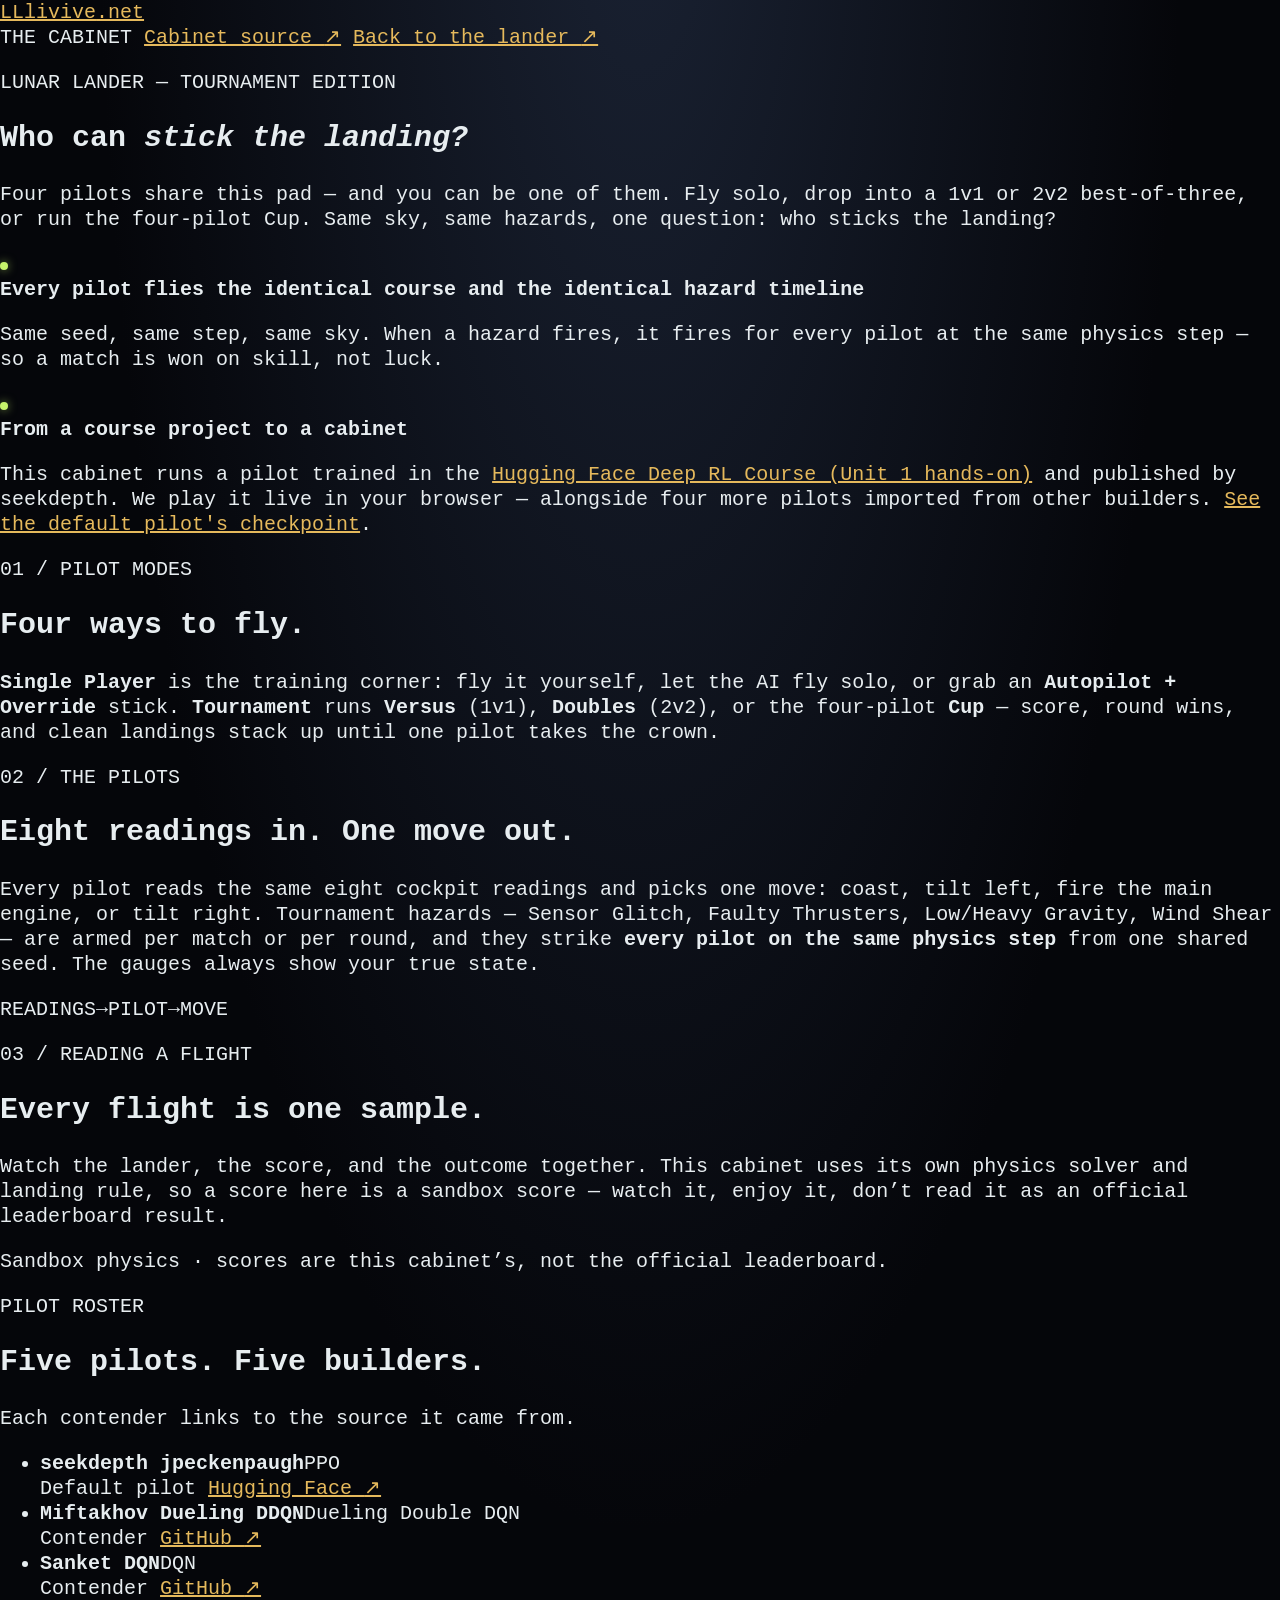
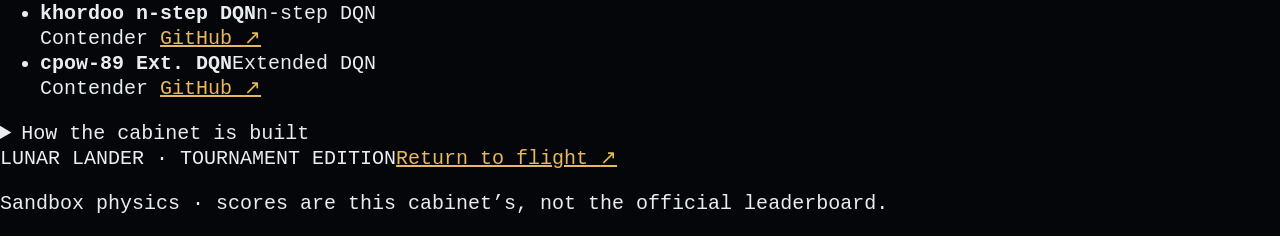
==== commit 4930a2bf: "Ship LUNAR LANDER Tournament Edition cabinet Rebuild the site as an arcade cabinet per design spec v" ====
--- a/about.html
+++ b/about.html
@@ -4,7 +4,7 @@
     <meta charset="utf-8" />
     <meta name="viewport" content="width=device-width, initial-scale=1" />
     <meta name="theme-color" content="#10151d" />
-    <title>Pilots &amp; Cabinet · Lunar Lander</title>
+    <title>Pilots &amp; Cabinet · Lunar Lander Tournament Edition</title>
     <link rel="icon" href="./favicon.ico" sizes="any" />
     <link rel="stylesheet" href="style.css" />
   </head>
@@ -20,9 +20,15 @@
       </header>
 
       <section class="about-intro">
-        <p class="eyebrow">LUNAR LANDER</p>
+        <p class="eyebrow">LUNAR LANDER — TOURNAMENT EDITION</p>
         <h1>Who can <em>stick the landing?</em></h1>
-        <p class="lede">Four pilots share this pad — and you can be one of them. Take the stick yourself, tag in mid-flight, or let the machines duel. One question matters: who sticks the landing?</p>
+        <p class="lede">Four pilots share this pad — and you can be one of them. Fly solo, drop into a 1v1 or 2v2 best-of-three, or run the four-pilot Cup. Same sky, same hazards, one question: who sticks the landing?</p>
+      </section>
+
+      <section class="about-callout" aria-label="The fairness guarantee">
+        <span class="live-dot"></span>
+        <div><strong>Every pilot flies the identical course and the identical hazard timeline</strong>
+          <p>Same seed, same step, same sky. When a hazard fires, it fires for every pilot at the same physics step — so a match is won on skill, not luck.</p></div>
       </section>
 
       <section class="about-callout course-lineage" aria-label="Where this cabinet came from">
@@ -34,12 +40,12 @@
         <article class="about-card">
           <p class="eyebrow">01 / PILOT MODES</p>
           <h2>Four ways to fly.</h2>
-          <p><strong>Human Pilot</strong> hands you the stick. <strong>AI Pilot</strong> lets the machine fly solo. <strong>Autopilot + Override</strong> lets the AI fly until you grab the controls. <strong>Tournament</strong> pits four contenders against each other over identical courses, tracking score, wins, and clean landings.</p>
+          <p><strong>Single Player</strong> is the training corner: fly it yourself, let the AI fly solo, or grab an <strong>Autopilot + Override</strong> stick. <strong>Tournament</strong> runs <strong>Versus</strong> (1v1), <strong>Doubles</strong> (2v2), or the four-pilot <strong>Cup</strong> — score, round wins, and clean landings stack up until one pilot takes the crown.</p>
         </article>
         <article class="about-card">
           <p class="eyebrow">02 / THE PILOTS</p>
           <h2>Eight readings in. One move out.</h2>
-          <p>Every pilot reads the same eight cockpit readings and picks one move: coast, tilt left, fire the main engine, or tilt right. A Sensor Glitch can feed an AI the previous frame’s reading; a Thruster Glitch can drop a commanded burn or fire one when you coasted. Both faults are browser-only experiments, default OFF, and the gauges always show your true state.</p>
+          <p>Every pilot reads the same eight cockpit readings and picks one move: coast, tilt left, fire the main engine, or tilt right. Tournament hazards — Sensor Glitch, Faulty Thrusters, Low/Heavy Gravity, Wind Shear — are armed per match or per round, and they strike <b>every pilot on the same physics step</b> from one shared seed. The gauges always show your true state.</p>
           <div class="action-key"><span>READINGS</span><b>→</b><span>PILOT</span><b>→</b><span>MOVE</span></div>
         </article>
         <article class="about-card">
@@ -94,7 +100,7 @@
         </div>
       </details>
 
-      <footer><span>LUNAR LANDER · FOUR-PILOT CABINET</span><a href="./">Return to flight <span aria-hidden="true">↗</span></a></footer>
+      <footer><span>LUNAR LANDER · TOURNAMENT EDITION</span><a href="./">Return to flight <span aria-hidden="true">↗</span></a></footer>
       <p class="footer-caveat">Sandbox physics · scores are this cabinet’s, not the official leaderboard.</p>
     </main>
   </body>
--- a/style.css
+++ b/style.css
@@ -1,224 +1,572 @@
-@import url('https://fonts.googleapis.com/css2?family=DM+Mono:wght@400;500&family=DM+Sans:wght@400;500;600;700&family=Space+Grotesk:wght@400;500;600;700&display=swap');
-:root{color-scheme:dark;--bg:#10151d;--panel:#171e28;--line:#283340;--text:#eff3f6;--muted:#8794a1;--lime:#c7f36b;--orange:#ff9d5c}*{box-sizing:border-box}body{margin:0;background:radial-gradient(ellipse at 50% 0%,#1b2932 0%,var(--bg) 52%);color:var(--text);font-family:'DM Sans',sans-serif;min-height:100vh}.shell{max-width:920px;margin:auto;padding:0 32px}.topbar{height:76px;display:flex;align-items:center;justify-content:space-between;border-bottom:1px solid #ffffff12}.wordmark{display:flex;align-items:center;gap:10px;color:var(--text);text-decoration:none;font-family:'Space Grotesk',sans-serif;font-weight:600;letter-spacing:-.4px}.mark{width:30px;height:27px;display:grid;place-items:center;border:1px solid var(--lime);color:var(--lime);font:500 11px 'DM Mono',monospace;letter-spacing:0}.muted{color:var(--muted)}.runtime,.eyebrow,.game-head,.label,.controls-row button,footer{font:10px 'DM Mono',monospace;letter-spacing:.08em}.runtime{color:#96a3ad}.runtime i,.live-dot{display:inline-block;width:6px;height:6px;background:var(--lime);border-radius:50%;margin-right:8px;box-shadow:0 0 10px #c7f36b75}.intro{padding:55px 0 33px}.eyebrow{color:var(--lime);margin:0 0 14px}.intro h1{font:600 clamp(44px,7vw,68px)/.99 'Space Grotesk',sans-serif;letter-spacing:-3px;margin:0}.intro h1 em{color:var(--lime);font-style:normal}.lede{color:#9ba8b5;max-width:450px;line-height:1.6;font-size:14px;margin:19px 0 0}.game{border:1px solid #34414d;border-radius:5px;background:linear-gradient(140deg,#18212b,#131a23);box-shadow:0 24px 70px #0005;overflow:hidden}.game-head{height:43px;padding:0 17px;display:flex;align-items:center;justify-content:space-between;border-bottom:1px solid var(--line);color:#94a2af;font-size:9px}.screen-wrap{position:relative;padding:16px 16px 0}canvas{display:block;width:100%;height:auto;aspect-ratio:3/2;background:#101821;border:1px solid #2a3742;image-rendering:auto}.overlay{position:absolute;inset:16px 16px 0;display:flex;align-items:center;justify-content:center;flex-direction:column;gap:12px;background:#101821e8;color:#b8c2ca;font:11px 'DM Mono',monospace;letter-spacing:.05em;text-align:center;padding:25px}.overlay.hidden{display:none}.overlay.error{color:#ffad93}.loader{width:22px;height:22px;border:2px solid #43505a;border-top-color:var(--lime);border-radius:50%;animation:spin .8s linear infinite}@keyframes spin{to{transform:rotate(360deg)}}.overlay.error .loader{display:none}.telemetry{display:grid;grid-template-columns:repeat(4,1fr);margin:0 16px;padding:15px 2px 13px;border-bottom:1px solid var(--line);gap:8px}.telemetry>div{display:grid;grid-template-columns:auto auto;align-items:baseline;justify-content:start;column-gap:6px}.telemetry .label{grid-column:1/-1;color:#788692;font-size:8px;margin-bottom:6px}.telemetry strong{font:500 16px 'DM Mono',monospace;color:#e7edf0}.telemetry small{font:9px 'DM Mono',monospace;color:#7f8c97}.controls-row{padding:12px 17px;display:flex;align-items:center;justify-content:space-between;color:#9aa6b0}.hint{font:11px 'DM Mono',monospace}.hint kbd{display:inline-grid;place-items:center;min-width:20px;height:20px;padding:0 4px;border:1px solid #3e4b56;border-radius:3px;background:#202a34;color:#e5edf2;font:11px 'DM Mono',monospace;margin-right:3px}.sep{padding:0 5px;color:#596672}button{border:1px solid #50604f;border-radius:3px;background:#202a2b;color:var(--lime);padding:8px 12px;cursor:pointer;font:10px 'DM Mono',monospace;letter-spacing:.08em}button:disabled{opacity:.45;cursor:default}button span{font-size:14px;padding-left:5px}footer{display:flex;justify-content:space-between;color:#5c6975;font-size:8px;padding:20px 2px 30px}@media(max-width:560px){.shell{padding:0 16px}.topbar{height:62px}.runtime{font-size:8px}.intro{padding:42px 0 26px}.intro h1{letter-spacing:-2px}.lede{font-size:13px}.screen-wrap{padding:10px 10px 0}.overlay{inset:10px 10px 0}.telemetry{margin:0 10px;grid-template-columns:repeat(2,1fr);row-gap:15px;padding:14px 2px}.controls-row{padding:10px;align-items:flex-end}.hint{max-width:240px;line-height:2}.hint kbd{min-width:18px;height:18px}.sep{padding:0 1px}footer{font-size:7px}}
-
-/* Policy-lab framing and the separate implementation-notes page. */
-.topnav{display:flex;align-items:center;gap:28px}.topnav a,footer a,.sources a{color:#cbd5dd;text-decoration:none;font:10px 'DM Mono',monospace;letter-spacing:.04em}.topnav a:hover,footer a:hover,.sources a:hover{color:var(--lime)}
-.intro{padding:50px 0 29px}.intro h1{font-size:clamp(38px,6vw,60px);letter-spacing:-2.8px}.intro h1 em,.about-intro h1 em{color:var(--lime);font-style:normal}.lede{max-width:540px}
-.controller-row{display:flex;align-items:center;justify-content:space-between;gap:20px;padding:14px 17px;border-bottom:1px solid var(--line);background:#11182066}.controller-label{display:grid;gap:5px}.controller-label .label{color:#788692;font-size:8px}.controller-label strong{font:500 13px 'Space Grotesk',sans-serif}.controller-options{display:flex;gap:8px}.controller{display:flex;align-items:center;gap:10px;padding:9px 11px;color:#dce4e9;border-color:#3d4b56;background:#1b252e}.controller span{font-size:8px;color:#a3b0bb}.controller.active{border-color:#72864e;color:var(--lime);background:#202b27}.controller.active span{color:#c7f36b}.controller.upcoming{opacity:.72}.controller:disabled{cursor:default}
-footer{align-items:center;gap:18px}footer b{color:var(--lime);font-weight:400}footer a{font-size:9px}
-.about-intro{padding:62px 0 32px}.about-intro h1{font:600 clamp(42px,7vw,64px)/1.02 'Space Grotesk',sans-serif;letter-spacing:-2.8px;margin:0}.about-intro .lede{font-size:15px;max-width:640px;margin-top:18px}.about-callout{display:flex;align-items:flex-start;gap:13px;padding:17px 19px;border:1px solid #3a4935;border-radius:4px;background:linear-gradient(110deg,#1d2a24,#171e28);margin-bottom:17px}.about-callout .live-dot{flex:none;margin-top:5px}.about-callout strong{font:500 12px 'DM Mono',monospace;color:var(--lime)}.about-callout p{margin:7px 0 0;color:#9ba8b5;font-size:13px;line-height:1.5}.about-grid{display:grid;grid-template-columns:repeat(2,minmax(0,1fr));gap:12px}.about-card{padding:21px 22px 23px;border:1px solid var(--line);border-radius:4px;background:linear-gradient(140deg,#18212b,#131a23);min-height:205px}.about-card .eyebrow{font-size:8px;margin:0 0 16px}.about-card h2{font:500 20px/1.2 'Space Grotesk',sans-serif;letter-spacing:-.5px;margin:0 0 11px}.about-card p:not(.eyebrow){font-size:13px;color:#9ba8b5;line-height:1.65;margin:0}.action-key{display:flex;align-items:center;gap:8px;flex-wrap:wrap;margin-top:17px;color:var(--lime);font:8px 'DM Mono',monospace;letter-spacing:.04em}.action-key span{padding:6px 7px;border:1px solid #34414d;border-radius:2px;background:#101820}.action-key b{font-weight:400;color:#74818c}.sources{display:flex;align-items:center;gap:22px;padding:22px 2px;border-bottom:1px solid var(--line);flex-wrap:wrap}.sources .eyebrow{margin:0;color:#75828d;font-size:8px}.sources a{font-size:9px}.sources a span{color:var(--lime);padding-left:4px}
-@media(max-width:600px){.shell{padding-left:16px;padding-right:16px}.topnav{gap:12px}.topnav .runtime{font-size:7px}.topnav a{font-size:9px}.intro{padding:40px 0 24px}.intro h1{letter-spacing:-1.8px}.controller-row{align-items:flex-start;flex-direction:column;gap:12px;padding:13px 12px}.controller-options{width:100%;gap:6px}.controller{flex:1;justify-content:center;gap:6px;padding:8px 6px;font-size:9px}.about-intro{padding:44px 0 27px}.about-intro h1{letter-spacing:-1.8px}.about-grid{grid-template-columns:1fr}.about-card{min-height:0;padding:19px}.sources{align-items:flex-start;flex-direction:column;gap:12px}footer{align-items:flex-start;flex-direction:column;gap:10px}}
-.overlay:not(.loading) .loader{display:none}
-.time-scale{display:grid;gap:5px;color:#788692;font:8px 'DM Mono',monospace;letter-spacing:.08em}
-.time-scale select{min-width:174px;border:1px solid #3e4b56;border-radius:3px;background:#202a34;color:#dce4e9;padding:7px 9px;font:9px 'DM Mono',monospace;letter-spacing:0}
-.time-scale select:focus-visible{outline:1px solid var(--lime);outline-offset:2px}
-.time-scale option{background:#202a34;color:#dce4e9}
-.fault-controls{display:flex;align-items:flex-end;gap:12px;padding:0 17px 13px;color:#788692}
-.fault-control{display:grid;gap:5px;font:8px 'DM Mono',monospace;letter-spacing:.08em}
-.fault-control select{min-width:92px;border:1px solid #3e4b56;border-radius:3px;background:#202a34;color:#dce4e9;padding:7px 9px;font:9px 'DM Mono',monospace;letter-spacing:0}
-.fault-control select:focus-visible{outline:1px solid var(--lime);outline-offset:2px}
-.fault-control option{background:#202a34;color:#dce4e9}
-.fault-feedback{margin:0 0 7px auto;color:#8794a1;font:8px 'DM Mono',monospace;letter-spacing:.04em;text-align:right}
-.fault-feedback.fault-active{color:var(--orange)}
-@media(max-width:560px){.fault-controls{flex-wrap:wrap;padding:0 10px 12px;gap:10px}.fault-feedback{flex:1 0 100%;margin:0;text-align:left}}
-@media(max-width:560px){.controls-row{flex-wrap:wrap}.time-scale{order:3;flex:1 0 100%}.time-scale select{width:100%}}
-.controller-options{display:grid;grid-template-columns:repeat(3,minmax(0,1fr));flex:0 1 660px}
-.controller-row{display:grid;grid-template-columns:minmax(120px,1fr) minmax(0,660px);gap:8px 20px}
-.controller-label{grid-column:1;grid-row:1}
-.controller-options{grid-column:2;grid-row:1}
-.controller-help{grid-column:2;grid-row:2;margin:0;color:#8794a1;font-size:9px;line-height:1.35}
-.controller{justify-content:space-between;min-width:0;min-height:38px}
-.controller .controller-name{font-size:9px;line-height:1.2;letter-spacing:0;text-align:left}
-.controller .controller-state{flex:none;white-space:nowrap}
-#human-controller,#policy-controller{justify-content:flex-end}
-#human-controller .controller-name,#policy-controller .controller-name{text-align:right}
-#override-controller{justify-content:center}
-#override-controller .controller-name{text-align:center}
-.implementation-note{margin-top:14px;border:1px solid var(--line);border-radius:4px;background:linear-gradient(140deg,#18212b,#131a23)}
-.implementation-note summary{padding:14px 18px;color:#cbd5dd;cursor:pointer;font:9px 'DM Mono',monospace;letter-spacing:.05em}
-.implementation-note summary::marker{color:var(--lime)}
-.implementation-copy{padding:0 18px 17px;color:#9ba8b5;font-size:12px;line-height:1.6}
-.implementation-copy p{margin:0}
-.implementation-copy p+p{margin-top:10px}
-.implementation-copy a{color:#cbd5dd}
-.implementation-copy a:hover{color:var(--lime)}
-.course-lineage{margin-bottom:16px}
-.course-lineage a{color:#dce7d2;text-decoration-color:#6c805c;text-underline-offset:3px}
-.course-lineage a:hover{color:var(--lime)}
-@media(max-width:600px){.controller-row{grid-template-columns:1fr}.controller-label,.controller-options,.controller-help{grid-column:1}.controller-label{grid-row:1}.controller-options{grid-row:2;grid-template-columns:1fr;width:100%;flex:none}.controller-help{grid-row:3}.controller{flex:initial}}
-.controller-options{grid-template-columns:minmax(0,.8fr) minmax(0,1.35fr) minmax(0,.65fr) minmax(0,1.2fr)}
-#multi-controller{justify-content:center}
-#multi-controller .controller-name{text-align:center}
-.multi-board{display:grid;grid-template-columns:repeat(2,minmax(0,1fr));gap:10px;padding:14px}
-.multi-board[hidden],.multi-error[hidden],.telemetry[hidden]{display:none}
-.multi-sim-card{min-width:0;overflow:hidden;border:1px solid #2a3742;border-radius:3px;background:#101821}
-.multi-sim-heading{display:flex;align-items:center;justify-content:space-between;gap:8px;padding:8px 10px;color:#9ba8b5;font:8px 'DM Mono',monospace;letter-spacing:.05em}
-.multi-sim-heading strong{font-weight:400;color:#cbd5dd}
-.multi-sim-heading .complete{color:var(--lime)}
-.multi-sim-card canvas{width:100%;height:auto;border:0;border-top:1px solid #2a3742;border-radius:0}
-.multi-sim-reward{padding:7px 10px;border-top:1px solid #2a3742;color:#aebac3;font:8px 'DM Mono',monospace;letter-spacing:.05em}
-.multi-error{margin:14px;padding:12px;border:1px solid #8d594b;border-radius:3px;color:#ffad93;font:10px 'DM Mono',monospace}
-@media(max-width:600px){.multi-board{grid-template-columns:1fr;padding:10px}}
-@media(max-width:600px){.controller-options{grid-template-columns:1fr}}
-.model-select{display:grid;gap:5px;color:#788692;font:8px 'DM Mono',monospace;letter-spacing:.08em}
-.model-select[hidden]{display:none}
-.model-select select{min-width:150px;border:1px solid #3e4b56;border-radius:3px;background:#202a34;color:#dce4e9;padding:7px 9px;font:9px 'DM Mono',monospace;letter-spacing:0}
-.model-select select:focus-visible{outline:1px solid var(--lime);outline-offset:2px}
-.model-select option{background:#202a34;color:#dce4e9}
-.multi-sim-heading strong{flex:1;min-width:0;overflow:hidden;text-overflow:ellipsis;white-space:nowrap}
-.multi-sim-model{border:1px solid #3e4b56;border-radius:3px;background:#202a34;color:#dce4e9;padding:4px 6px;font:8px 'DM Mono',monospace;letter-spacing:0;max-width:48%}
-.multi-sim-model:focus-visible{outline:1px solid var(--lime);outline-offset:2px}
-.multi-sim-model option{background:#202a34;color:#dce4e9}
-@media(max-width:560px){.model-select{order:4;flex:1 0 100%}.model-select select{width:100%}}
-
-/* ============================================================= */
-/* Game shell: screens, title menu, tournament, options          */
-/* ============================================================= */
-.screen[hidden]{display:none}
-.screen-head{display:flex;align-items:center;justify-content:space-between;gap:16px;padding:20px 2px 14px;border-bottom:1px solid var(--line);margin-bottom:18px}
-.screen-kicker{font:10px 'DM Mono',monospace;letter-spacing:.16em;color:var(--lime)}
-.back-btn{background:transparent;border:1px solid #3e4b56;color:#cbd5dd;padding:7px 11px;border-radius:3px;font:9px 'DM Mono',monospace;letter-spacing:.08em;cursor:pointer}
-.back-btn:hover{border-color:var(--lime);color:var(--lime)}
-
-/* Title screen */
-.title-screen{padding:34px 0 20px}
-.title-hero{text-align:center;position:relative;padding:60px 20px 54px;border:1px solid #2c3947;border-radius:6px;background:radial-gradient(circle at 18% 20%,#1d2b34 0%,transparent 42%),radial-gradient(circle at 82% 78%,#1f2a22 0%,transparent 45%),linear-gradient(160deg,#141c25,#0f151d);overflow:hidden}
-.title-hero::before{content:"";position:absolute;inset:0;background-image:radial-gradient(#ffffff22 1px,transparent 1px);background-size:34px 34px;opacity:.5;pointer-events:none}
-.title-word{position:relative;font:700 clamp(52px,11vw,104px)/.92 'Space Grotesk',sans-serif;letter-spacing:-4px;margin:14px 0 0}
-.title-word em{display:block;color:var(--lime);font-style:normal}
-.title-sub{position:relative;color:#9ba8b5;font-size:14px;margin:18px auto 0;max-width:480px;line-height:1.55}
-.boot-status{position:relative;display:inline-flex;align-items:center;gap:8px;margin:16px 0 0;color:#8794a1;font:10px 'DM Mono',monospace;letter-spacing:.1em}
-.title-menu{position:relative;display:grid;grid-template-columns:repeat(2,minmax(0,1fr));gap:12px;max-width:620px;margin:34px auto 0;text-align:left}
-.menu-btn{display:grid;gap:5px;text-align:left;text-decoration:none;padding:16px 18px;border:1px solid #34414d;border-radius:5px;background:#161e28;color:#e7edf0;cursor:pointer;transition:border-color .15s,transform .15s,background .15s}
-.menu-btn:hover{border-color:var(--lime);transform:translateY(-2px);background:#18211b}
-.menu-btn b{font:600 15px 'Space Grotesk',sans-serif;letter-spacing:.02em}
-.menu-btn span{font-size:11px;color:#94a1ad;line-height:1.4}
-.menu-btn-primary{border-color:#72864e;background:linear-gradient(120deg,#1d2a24,#18211b)}
-.menu-btn-primary b{color:var(--lime)}
-@media(max-width:600px){.title-menu{grid-template-columns:1fr}.title-hero{padding:40px 16px 34px}}
-
-/* Play screen: three controllers */
-.controller-options{grid-template-columns:repeat(3,minmax(0,1fr))}
-
-/* Tournament setup */
-.tournament-setup{padding:4px 0}
-.setup-card{border:1px solid #2c3947;border-radius:6px;padding:24px;background:linear-gradient(150deg,#18212b,#131a23)}
-.setup-card .eyebrow{margin:0 0 8px}
-.setup-sub{color:#9ba8b5;font-size:13px;line-height:1.55;margin:0 0 20px;max-width:560px}
-.setup-sub b{color:#dce4e9}
-.setup-grid{display:grid;grid-template-columns:repeat(4,minmax(0,1fr));gap:12px}
-.slot{display:grid;gap:6px;font:9px 'DM Mono',monospace;letter-spacing:.1em;color:#788692}
-.slot select{border:1px solid #3e4b56;border-radius:3px;background:#202a34;color:#dce4e9;padding:9px;font:10px 'DM Mono',monospace;letter-spacing:0}
-.slot select:focus-visible{outline:1px solid var(--lime);outline-offset:2px}
-.setup-actions{display:flex;align-items:flex-end;justify-content:space-between;gap:16px;margin-top:20px;flex-wrap:wrap}
-.start-btn{border:1px solid #72864e;background:#202b27;color:var(--lime);padding:12px 22px;border-radius:4px;font:600 12px 'Space Grotesk',sans-serif;letter-spacing:.1em;cursor:pointer}
-.start-btn:hover{background:#26332b}
-.start-btn:disabled{opacity:.5;cursor:default}
-@media(max-width:600px){.setup-grid{grid-template-columns:repeat(2,minmax(0,1fr))}}
-
-/* Tournament live */
-.tournament-status{padding:0 0 6px}
-.tourn-head{display:flex;align-items:center;justify-content:space-between;gap:12px;padding:14px 2px;color:#cbd5dd;font:11px 'DM Mono',monospace;letter-spacing:.1em}
-.tourn-head b{color:var(--lime);font-size:16px}
-.tourn-phase{color:#7f8c97;font-size:9px;text-align:right}
-.standings{display:grid;gap:6px;margin:0 0 14px}
-.stand-row{display:grid;grid-template-columns:26px 1fr repeat(3,minmax(0,92px));align-items:center;gap:10px;padding:10px 14px;border:1px solid #26313d;border-radius:4px;background:#141c25;font:10px 'DM Mono',monospace;color:#aebac3}
-.stand-rank{color:var(--lime);font-size:13px}
-.stand-name{color:#e7edf0;overflow:hidden;text-overflow:ellipsis;white-space:nowrap}
-.stand-stat{color:#8794a1;text-align:right}
-.stand-stat b{color:#e7edf0;font-size:12px}
-@media(max-width:600px){.stand-row{grid-template-columns:22px 1fr repeat(3,minmax(0,60px));gap:6px;padding:8px 10px;font-size:9px}.stand-stat b{font-size:11px}}
-
-.multi-sim-heading .model-name{flex:1;min-width:0;overflow:hidden;text-overflow:ellipsis;white-space:nowrap;color:#e7edf0}
-.placement{flex:none;font-size:9px;padding:2px 6px;border-radius:2px;color:#8794a1}
-.placement.gold{color:#10151d;background:var(--lime)}
-.placement.ranked{color:#c7f36b;border:1px solid #3d5a3a}
-.multi-sim-reward .sim-outcome{color:#aebac3}
-.multi-sim-reward .sim-outcome.complete{color:var(--lime)}
-
-/* Tournament results */
-.results{margin-top:18px;padding:24px;border:1px solid #2c3947;border-radius:6px;background:linear-gradient(150deg,#18212b,#131a23)}
-.results-title{font:600 26px 'Space Grotesk',sans-serif;letter-spacing:-.6px;margin:0}
-.results-sub{color:#9ba8b5;font-size:12px;margin:7px 0 20px}
-.result-cards{display:grid;grid-template-columns:repeat(3,minmax(0,1fr));gap:12px;margin-bottom:22px}
-.result-card{display:grid;gap:6px;padding:16px;border:1px solid #3a4935;border-radius:5px;background:#161f1a}
-.result-tag{font:9px 'DM Mono',monospace;letter-spacing:.12em;color:var(--lime)}
-.result-card b{font:600 17px 'Space Grotesk',sans-serif;color:#e7edf0}
-.result-card small{color:#9ba8b5;font-size:11px}
-.results-table{width:100%;border-collapse:collapse;font:11px 'DM Mono',monospace}
-.results-table th{text-align:left;color:#788692;font-weight:400;letter-spacing:.08em;padding:8px 6px;border-bottom:1px solid var(--line)}
-.results-table td{padding:9px 6px;border-bottom:1px solid #1d2733;color:#cbd5dd}
-.results-table tr:first-child td{color:#eef4ee}
-.place-cells{white-space:nowrap}
-.place-cells i{display:inline-grid;place-items:center;width:16px;height:16px;margin-right:3px;border-radius:2px;font-style:normal;font-size:9px;background:#202a34;color:#8794a1}
-.place-cells i.p1{background:var(--lime);color:#10151d}
-.place-cells i.p2{background:#3a4a56;color:#e7edf0}
-.place-cells i.p3{background:#2c3742;color:#cbd5dd}
-.results-actions{display:flex;justify-content:center;padding:18px 0 4px}
-@media(max-width:600px){.result-cards{grid-template-columns:1fr}.results{padding:18px}.place-cells i{width:14px;height:14px}}
-
-/* Options */
-.options-card{border:1px solid #2c3947;border-radius:6px;padding:24px;background:linear-gradient(150deg,#18212b,#131a23);display:grid;gap:16px}
-.options-card .eyebrow{margin:0}
-.options-gap{margin-top:10px}
-.options-gap small{color:#6f7c88;letter-spacing:0;text-transform:none;font-size:9px}
-.options-card .fault-controls{padding:0}
-@media(max-width:600px){.options-card{padding:18px}}
-
-/* ============================================================= */
-/* Cabinet revamp: tokens, marquee/bezel, roster, accessibility   */
-/* (branding spec AIA-8 §5)                                       */
-/* ============================================================= */
-:root{
-  --fs-marquee:clamp(52px,11vw,104px);--fs-h1:26px;--fs-h2:20px;--fs-body:14px;--fs-label:9px;--fs-micro:8px;
-  --space-1:4px;--space-2:8px;--space-3:12px;--space-4:16px;--space-6:24px;--space-8:32px;--space-12:48px;--space-16:64px;
-  --shell-pad:32px;
-}
-
-/* Cabinet treatment: marquee glow + recessed screen bezel */
-.title-word{text-shadow:0 0 24px #c7f36b33}
-.title-hero{box-shadow:inset 0 0 0 2px #ffffff08,0 24px 70px #0006}
-.screen-wrap{box-shadow:inset 0 1px 0 #ffffff0f}
-.multi-sim-card{box-shadow:inset 0 1px 0 #ffffff08}
-
-/* FREE PLAY badge + cabinet plate */
-.freeplay-badge{display:inline-block;padding:5px 12px;border:1px solid var(--lime);border-radius:999px;background:#c7f36b0f;font-size:var(--fs-label);letter-spacing:.16em}
-.cabinet-plate{position:relative;margin:var(--space-3) 0 0;color:#9ba8b5;font:500 11px 'DM Mono',monospace;letter-spacing:.28em}
-
-/* Pilot source caption under the PILOT select */
-.pilot-source{display:flex;align-items:center;gap:var(--space-2);margin:0;color:#8794a1;font:var(--fs-micro) 'DM Mono',monospace;letter-spacing:.08em}
-.pilot-source[hidden]{display:none}
-.pilot-source .pilot-source-label{color:#6f7c88}
-.pilot-source a{color:#cbd5dd;text-decoration:none;letter-spacing:.02em}
-.pilot-source a:hover{color:var(--lime)}
-
-/* Physics caveat (visible, not collapsed) */
-.physics-caveat{margin:var(--space-4) 0 var(--space-6);padding:var(--space-3) var(--space-4);border:1px solid #3a4935;border-radius:4px;background:#161f1a;color:var(--lime);font:var(--fs-label) 'DM Mono',monospace;letter-spacing:.06em}
-.footer-caveat{margin:-16px 2px 26px;color:#8794a1;font:var(--fs-micro) 'DM Mono',monospace;letter-spacing:.04em}
-
-/* Pilot roster (About, #pilots) */
-.pilot-roster{margin:var(--space-2) 0 var(--space-6);padding:var(--space-6);border:1px solid #2c3947;border-radius:6px;background:linear-gradient(150deg,#18212b,#131a23)}
-.pilot-roster h2{font:500 22px 'Space Grotesk',sans-serif;letter-spacing:-.5px;margin:0 0 var(--space-2)}
-.roster-sub{color:#9ba8b5;font-size:13px;margin:0 0 var(--space-4)}
-.roster-list{list-style:none;margin:0;padding:0;display:grid;gap:var(--space-2)}
-.roster-row{display:grid;grid-template-columns:1fr auto auto;align-items:center;gap:var(--space-3);padding:var(--space-3) 14px;border:1px solid #26313d;border-radius:4px;background:#141c25}
-.roster-id{display:grid;gap:3px;min-width:0}
-.roster-id b{font:600 14px 'Space Grotesk',sans-serif;color:#e7edf0}
-.roster-algo{color:#8794a1;font:var(--fs-label) 'DM Mono',monospace;letter-spacing:.06em}
-.roster-role{font:var(--fs-micro) 'DM Mono',monospace;letter-spacing:.1em;color:#8794a1;padding:4px 8px;border:1px solid #34414d;border-radius:2px;white-space:nowrap}
-.roster-role.default{color:var(--lime);border-color:#72864e}
-.roster-source{color:#cbd5dd;text-decoration:none;font:var(--fs-label) 'DM Mono',monospace;letter-spacing:.06em;white-space:nowrap}
-.roster-source:hover{color:var(--lime)}
-@media(max-width:600px){.roster-row{grid-template-columns:1fr;gap:var(--space-2)}.pilot-roster{padding:18px}}
-
-/* Accessibility: focus-visible, touch targets, reduced motion */
-.menu-btn:focus-visible,.controller:focus-visible,.back-btn:focus-visible,.start-btn:focus-visible,#reset:focus-visible,.roster-source:focus-visible,.pilot-source a:focus-visible{outline:1px solid var(--lime);outline-offset:2px}
-@media(pointer:coarse){.controller{min-height:44px}.back-btn,.start-btn,#reset,.menu-btn{min-height:44px}}
-@media(prefers-reduced-motion:no-preference){
-  .live-dot{animation:livedot 2s ease-in-out infinite}
-  @keyframes livedot{0%,100%{opacity:1}50%{opacity:.35}}
-}
-@media(prefers-reduced-motion:reduce){
-  .menu-btn,.controller,.back-btn,.start-btn{transition:none}
-  .live-dot{animation:none}
-}
+/* ============================================================================
+ * LUNAR LANDER — TOURNAMENT EDITION
+ * Cabinet chrome: CRT bezel, marquee, coin door, color-coded windows.
+ * ==========================================================================*/
+:root {
+  color-scheme: dark;
+  --gold: #E5B95C;
+  --amber: #FFF3C4;
+  --navy: #1A1E2E;
+  --void: #0A0B10;
+  --slate: #94A3B8;
+  --text: #e7edf0;
+  --muted: #8794a1;
+  --line: #283340;
+  --p1: #31E0F0;
+  --p2: #FF4FD8;
+  --p3: #C7F36B;
+  --p4: #FF9D5C;
+  --display: "Press Start 2P", monospace;
+  --body: "VT323", "DM Mono", monospace;
+  --space-1: 4px;
+  --space-2: 8px;
+  --space-3: 12px;
+  --space-4: 16px;
+  --space-6: 24px;
+  --space-8: 32px;
+}
+
+* { box-sizing: border-box; }
+html, body { margin: 0; padding: 0; }
+body {
+  background: radial-gradient(ellipse at 50% -10%, #1a2233 0%, #05060a 60%);
+  color: var(--text);
+  font-family: var(--body);
+  font-size: 20px;
+  line-height: 1.25;
+  min-height: 100vh;
+  -webkit-font-smoothing: none;
+}
+img, canvas { max-width: 100%; }
+a { color: var(--gold); }
+
+/* ------------------------------------------------------------- cabinet frame */
+.cabinet {
+  max-width: 1000px;
+  margin: 0 auto;
+  padding: 14px clamp(8px, 2vw, 22px) 26px;
+}
+.cabinet-marquee {
+  position: relative;
+  display: grid;
+  grid-template-columns: 1fr auto 1fr;
+  align-items: center;
+  gap: 10px;
+  padding: 14px 16px;
+  border: 3px solid #3a4560;
+  border-radius: 10px 10px 4px 4px;
+  background:
+    repeating-linear-gradient(90deg, rgba(255,255,255,0.02) 0 2px, transparent 2px 4px),
+    linear-gradient(180deg, #232b40, #12151f);
+  box-shadow: inset 0 2px 0 rgba(255,255,255,0.06), 0 10px 30px #0008;
+}
+.marquee-studio {
+  font: 8px/1.4 var(--display);
+  letter-spacing: 1px;
+  color: var(--slate);
+}
+.marquee-game {
+  text-align: center;
+  display: grid;
+  gap: 4px;
+}
+.marquee-word {
+  font: 20px/1 var(--display);
+  color: var(--gold);
+  text-shadow: 0 0 14px rgba(229,185,92,0.5);
+}
+.marquee-word em { color: var(--amber); font-style: normal; }
+.marquee-edition {
+  font: 8px/1 var(--display);
+  letter-spacing: 3px;
+  color: var(--slate);
+}
+.marquee-plate {
+  text-align: right;
+  font: 8px/1.6 var(--body);
+  letter-spacing: 1px;
+  color: #9fb0c0;
+}
+.music-toggle {
+  position: absolute;
+  top: 10px;
+  right: 14px;
+  background: #10151f;
+  color: var(--gold);
+  border: 1px solid #4a5570;
+  border-radius: 3px;
+  padding: 8px 10px;
+  font: 9px/1 var(--display);
+  cursor: pointer;
+  min-height: 32px;
+}
+.music-toggle:hover { border-color: var(--gold); }
+
+.cabinet-screen {
+  margin-top: 10px;
+  border: 4px solid #2a3450;
+  border-radius: 8px;
+  background: var(--void);
+  padding: clamp(16px, 3vw, 34px);
+  min-height: 62vh;
+  position: relative;
+  overflow: hidden;
+  box-shadow: inset 0 0 0 2px #000, inset 0 0 60px #000a, 0 0 26px #0006;
+}
+/* CRT scanlines + vignette */
+.cabinet-screen::after {
+  content: "";
+  position: absolute;
+  inset: 0;
+  pointer-events: none;
+  background:
+    repeating-linear-gradient(0deg, rgba(0,0,0,0.16) 0 1px, transparent 1px 3px),
+    radial-gradient(ellipse at 50% 45%, transparent 55%, rgba(0,0,0,0.55) 100%);
+}
+.cabinet-screen > * { position: relative; z-index: 1; }
+
+.cabinet-coin-door {
+  display: flex;
+  align-items: center;
+  justify-content: space-between;
+  gap: 14px;
+  margin-top: 10px;
+  padding: 12px 16px;
+  border: 2px solid #2a3450;
+  border-radius: 4px 4px 10px 10px;
+  background: linear-gradient(180deg, #12151f, #1b2130);
+  font: 9px/1 var(--display);
+  letter-spacing: 1px;
+  color: var(--slate);
+}
+.cabinet-coin-door a { color: var(--slate); text-decoration: none; }
+.cabinet-coin-door a:hover { color: var(--gold); }
+
+.sr-status {
+  position: absolute;
+  width: 1px; height: 1px;
+  overflow: hidden;
+  clip: rect(0 0 0 0);
+  white-space: nowrap;
+}
+.screen[hidden] { display: none !important; }
+
+/* ------------------------------------------------------------- shared bits */
+.screen-title {
+  font: 22px/1.3 var(--display);
+  color: var(--gold);
+  text-align: center;
+  margin: 6px 0 20px;
+  letter-spacing: 2px;
+}
+.screen-head {
+  display: flex;
+  align-items: center;
+  justify-content: space-between;
+  gap: 12px;
+  flex-wrap: wrap;
+  padding-bottom: 12px;
+  margin-bottom: 16px;
+  border-bottom: 1px solid var(--line);
+}
+.screen-kicker {
+  font: 11px/1 var(--display);
+  letter-spacing: 2px;
+  color: var(--gold);
+}
+.context-chip {
+  font: 10px/1 var(--body);
+  letter-spacing: 1px;
+  color: var(--slate);
+  border: 1px solid var(--line);
+  border-radius: 3px;
+  padding: 6px 9px;
+}
+.screen-foot {
+  text-align: center;
+  color: var(--muted);
+  font: 12px/1 var(--body);
+  letter-spacing: 1px;
+  margin-top: 20px;
+}
+.screen-actions {
+  display: flex;
+  gap: 12px;
+  justify-content: center;
+  flex-wrap: wrap;
+  margin-top: 22px;
+}
+.mods-actions { justify-content: space-between; }
+.lose-actions { flex-direction: row; }
+
+.cab-btn {
+  display: inline-grid;
+  gap: 4px;
+  text-align: left;
+  text-decoration: none;
+  padding: 14px 18px;
+  min-height: 48px;
+  border: 2px solid #34414d;
+  border-radius: 5px;
+  background: #161e28;
+  color: var(--text);
+  cursor: pointer;
+  font: 12px/1.3 var(--body);
+  transition: border-color .12s, transform .12s, background .12s;
+}
+.cab-btn b { font: 11px/1.3 var(--display); letter-spacing: 1px; }
+.cab-btn span { font-size: 16px; color: var(--slate); }
+.cab-btn:hover, .cab-btn:focus-visible { border-color: var(--gold); transform: translateY(-2px); background: #1b2230; }
+.cab-btn:disabled { opacity: .5; cursor: default; transform: none; }
+.cab-btn-primary { border-color: #6f5a2a; background: linear-gradient(120deg,#2a2413,#191710); }
+.cab-btn-primary b { color: var(--gold); }
+.cab-btn-ghost { background: transparent; }
+.cab-btn-primary:hover { border-color: var(--gold); }
+.back-btn { font-size: 16px; }
+
+/* ------------------------------------------------------------------- boot */
+.boot-screen {
+  display: grid;
+  place-items: center;
+  min-height: 55vh;
+}
+.boot-lockup { text-align: center; animation: bootpulse 1.2s steps(2) infinite; }
+.boot-mark {
+  width: 84px; height: 84px;
+  margin: 0 auto 18px;
+  display: grid; place-items: center;
+  border: 3px solid var(--gold);
+  color: var(--gold);
+  font: 26px/1 var(--display);
+  border-radius: 6px;
+}
+.boot-studio { font: 16px/1 var(--display); color: var(--gold); letter-spacing: 2px; margin: 0; }
+.boot-presents { font: 10px/1 var(--display); color: var(--slate); margin-top: 12px; letter-spacing: 4px; }
+@keyframes bootpulse { 0%,100% { opacity: 1; } 50% { opacity: .55; } }
+
+/* ---------------------------------------------------------------- attract */
+.attract-screen {
+  display: grid;
+  grid-template-columns: 1.4fr 1fr;
+  grid-template-areas: "hero panel" "demo panel";
+  gap: 20px;
+  align-items: start;
+}
+.attract-hero { grid-area: hero; text-align: center; padding-top: 10px; }
+.attract-eyebrow { font: 10px/1 var(--body); letter-spacing: 2px; color: var(--slate); margin: 0 0 12px; }
+.attract-title { font: 34px/1.05 var(--display); color: var(--gold); margin: 0; text-shadow: 0 0 18px rgba(229,185,92,.45); }
+.attract-title em { color: var(--amber); font-style: normal; display: block; }
+.attract-tagline {
+  font: 13px/1.4 var(--display);
+  color: var(--amber);
+  margin: 22px 0 20px;
+  min-height: 2.6em;
+  letter-spacing: 1px;
+}
+.coin-btn {
+  font: 12px/1 var(--display);
+  letter-spacing: 1px;
+  color: var(--void);
+  background: var(--gold);
+  border: 2px solid var(--amber);
+  border-radius: 5px;
+  padding: 16px 22px;
+  cursor: pointer;
+  min-height: 52px;
+  animation: blink 1.1s steps(2) infinite;
+}
+.coin-btn:disabled { opacity: .5; animation: none; }
+.coin-btn.ready:hover { background: var(--amber); }
+@keyframes blink { 50% { opacity: .45; } }
+.attract-hint { font: 12px/1 var(--body); color: var(--muted); margin-top: 16px; letter-spacing: 2px; }
+.attract-panel {
+  grid-area: panel;
+  border: 2px solid var(--line);
+  border-radius: 5px;
+  padding: 16px;
+  background: #10151f;
+}
+.panel-tag { font: 10px/1 var(--display); color: var(--gold); letter-spacing: 2px; margin: 0 0 12px; }
+.highscore-list { list-style: none; margin: 0; padding: 0; display: grid; gap: 8px; }
+.highscore-list li {
+  display: grid;
+  grid-template-columns: auto 1fr auto;
+  gap: 12px;
+  font: 14px/1 var(--body);
+  color: var(--text);
+  padding: 8px 10px;
+  border: 1px solid #1d2733;
+  border-radius: 3px;
+}
+.hs-rank { color: var(--gold); }
+.hs-pts { color: var(--amber); }
+.attract-demo { grid-area: demo; }
+.attract-demo canvas { width: 100%; border: 2px solid var(--line); border-radius: 5px; background: var(--void); }
+
+/* ------------------------------------------------------------------- menu */
+.center-screen { max-width: 560px; margin: 0 auto; }
+.menu-stack { display: grid; gap: 12px; }
+.cab-mode, .menu-stack .cab-btn { width: 100%; }
+.cab-mode b { color: var(--p1); }
+
+/* ------------------------------------------------------------------- solo */
+.game { border: 2px solid #34414d; border-radius: 6px; background: linear-gradient(140deg,#18212b,#131a23); overflow: hidden; }
+.game-head, .match-head {
+  display: flex; align-items: center; justify-content: space-between; gap: 12px;
+  padding: 12px 15px; border-bottom: 1px solid var(--line);
+  font: 12px/1 var(--body); letter-spacing: 1px; color: var(--slate);
+}
+.live-dot { display: inline-block; width: 8px; height: 8px; background: var(--p3); border-radius: 50%; margin-right: 8px; box-shadow: 0 0 10px rgba(199,243,107,.6); }
+.controller-row { display: grid; grid-template-columns: minmax(120px, 1fr) minmax(0, 660px); gap: 8px 18px; padding: 14px 15px; border-bottom: 1px solid var(--line); background: #11182066; }
+.controller-label { display: grid; gap: 5px; }
+.controller-label .label { color: var(--muted); font: 9px/1 var(--display); }
+.controller-label strong { font: 18px/1.2 var(--body); }
+.controller-options { display: grid; grid-template-columns: repeat(3, minmax(0,1fr)); gap: 8px; }
+.controller { display: flex; align-items: center; justify-content: space-between; gap: 8px; padding: 10px 12px; min-height: 44px; border: 2px solid #3d4b56; border-radius: 4px; background: #1b252e; color: #dce4e9; cursor: pointer; }
+.controller span { font-size: 14px; color: #a3b0bb; }
+.controller .controller-name { font-size: 14px; text-align: left; }
+.controller.active { border-color: var(--p3); color: var(--p3); background: #202b27; }
+.controller.active span { color: var(--p3); }
+.controller:disabled { cursor: default; opacity: .75; }
+.controller-help { grid-column: 2; margin: 0; color: var(--muted); font-size: 15px; }
+.screen-wrap { position: relative; padding: 15px 15px 0; }
+.screen-wrap canvas { display: block; width: 100%; height: auto; aspect-ratio: 3 / 2; background: var(--void); border: 2px solid #2a3742; border-radius: 4px; }
+.overlay { position: absolute; inset: 15px 15px 0; display: flex; flex-direction: column; align-items: center; justify-content: center; gap: 14px; background: #0a0b10e0; border-radius: 4px; color: var(--slate); text-align: center; padding: 20px; }
+.overlay[hidden], .overlay.hidden { display: none; }
+.overlay.error { color: var(--p4); }
+.overlay:not(.loading) .loader { display: none; }
+.loader { width: 34px; height: 34px; border: 3px solid #2a3742; border-top-color: var(--gold); border-radius: 50%; animation: spin .8s linear infinite; }
+@keyframes spin { to { transform: rotate(360deg); } }
+.telemetry { display: grid; grid-template-columns: repeat(4, 1fr); gap: 1px; margin: 15px 15px 0; border: 1px solid var(--line); border-radius: 4px; overflow: hidden; }
+.telemetry > div { padding: 10px 12px; background: #0f151d; display: grid; gap: 3px; }
+.telemetry .label { font: 9px/1 var(--display); color: var(--muted); }
+.telemetry strong { font: 20px/1 var(--body); color: var(--amber); }
+.telemetry small { color: var(--muted); font-size: 13px; }
+.controls-row { display: flex; align-items: center; gap: 12px; flex-wrap: wrap; padding: 12px 15px 15px; }
+.controls-hint { color: var(--muted); font: 14px/1 var(--body); }
+kbd { border: 1px solid #3d4b56; border-radius: 3px; padding: 2px 6px; background: #101820; color: var(--text); font-family: var(--body); }
+.model-select { display: grid; gap: 4px; color: var(--muted); font: 9px/1 var(--display); }
+.model-select[hidden] { display: none; }
+.pilot-source { display: flex; gap: 8px; margin: 0; color: var(--muted); font-size: 13px; }
+.pilot-source[hidden] { display: none; }
+.pilot-source a { color: #cbd5dd; text-decoration: none; }
+.pilot-source-label { color: var(--muted); }
+select, input {
+  border: 2px solid #3e4b56; border-radius: 3px; background: #202a34; color: var(--text);
+  padding: 9px 10px; font-family: var(--body); font-size: 17px;
+}
+select:focus-visible, input:focus-visible, .cab-btn:focus-visible, .controller:focus-visible,
+.hazard-card:focus-visible, .coin-btn:focus-visible, .music-toggle:focus-visible, .touch-btn:focus-visible {
+  outline: 2px solid var(--gold); outline-offset: 2px;
+}
+
+/* touch pad */
+.touch-pad { display: none; gap: 10px; padding: 12px 15px 16px; }
+.touch-btn {
+  flex: 1; min-height: 60px; border: 2px solid #3d4b56; border-radius: 6px; background: #1b252e;
+  color: var(--text); font: 14px/1 var(--display); cursor: pointer; touch-action: none; user-select: none;
+}
+.touch-btn.pressed, .touch-btn:active { background: #2a3a2c; border-color: var(--p3); color: var(--p3); }
+.touch-thrust { flex: 2; color: var(--p3); }
+@media (pointer: coarse) { .touch-pad { display: flex; } }
+
+/* ------------------------------------------------------------- select players */
+.players-grid { display: grid; grid-template-columns: repeat(2, minmax(0,1fr)); gap: 12px; }
+.player-card {
+  border: 2px solid #2a3742;
+  border-left: 8px solid var(--pilot-color, var(--line));
+  border-radius: 5px;
+  padding: 14px;
+  background: #10151f;
+  display: grid;
+  gap: 10px;
+}
+.player-head { display: flex; align-items: center; gap: 8px; font: 11px/1 var(--display); }
+.pilot-chip { width: 12px; height: 12px; border-radius: 2px; background: var(--pilot-color, var(--slate)); display: inline-block; }
+.player-role { font: 14px/1 var(--body); color: var(--slate); }
+.player-select { display: grid; gap: 5px; font: 9px/1 var(--display); color: var(--muted); }
+.player-select select { width: 100%; }
+.player-src-row { min-height: 20px; }
+.pilot-src { color: var(--gold); font: 13px/1 var(--body); text-decoration: none; }
+.roster-footer { color: var(--muted); font: 14px/1.4 var(--body); margin: 16px 0 0; }
+
+/* ------------------------------------------------------------ modifiers */
+.fairness-banner {
+  display: flex; align-items: center; gap: 10px;
+  border: 2px solid var(--gold); border-radius: 4px;
+  padding: 12px 14px; color: var(--amber);
+  font: 11px/1.4 var(--display); letter-spacing: 1px;
+  background: rgba(229,185,92,0.06);
+}
+.lock-glyph { color: var(--gold); display: inline-flex; }
+.seed-chip { color: var(--slate); font: 11px/1 var(--body); letter-spacing: 1px; text-align: right; margin: 10px 0 16px; }
+.hazard-grid { display: grid; grid-template-columns: repeat(2, minmax(0,1fr)); gap: 10px; }
+.hazard-card {
+  display: grid;
+  grid-template-columns: 1fr auto;
+  grid-template-areas: "name action" "effect action";
+  gap: 2px 12px;
+  align-items: center;
+  text-align: left;
+  padding: 14px 16px;
+  min-height: 60px;
+  border: 2px solid #384454;
+  border-radius: 5px;
+  background: #121826;
+  color: var(--slate);
+  cursor: pointer;
+  transition: transform .1s, border-color .1s, background .1s;
+}
+.hazard-name { grid-area: name; font: 11px/1.3 var(--display); color: #b8c4d0; }
+.hazard-effect { grid-area: effect; font: 14px/1 var(--body); color: var(--muted); }
+.hazard-action { grid-area: action; font: 10px/1 var(--display); color: var(--muted); white-space: nowrap; }
+.hazard-card.armed { border-color: var(--gold); background: #1d1a10; transform: translateY(-2px); }
+.hazard-card.armed .hazard-name { color: var(--gold); }
+.hazard-card.armed .hazard-action { color: var(--gold); }
+.hazard-card.soon { opacity: .55; cursor: not-allowed; }
+.hazard-card.soon .hazard-action { color: var(--p4); }
+.loadout-summary { font: 12px/1 var(--body); letter-spacing: 1px; color: var(--amber); margin: 16px 0 0; }
+
+/* --------------------------------------------------------------- round intro */
+.roundintro-card { text-align: center; padding: 30px 16px; border: 2px solid var(--line); border-radius: 8px; background: #10151f; }
+.roundintro-title { font: 26px/1.2 var(--display); color: var(--gold); margin: 14px 0 6px; }
+.roundintro-arena { font: 12px/1 var(--display); color: var(--slate); letter-spacing: 2px; margin: 0 0 18px; }
+.roundintro-announcer { font: 15px/1.4 var(--display); color: var(--text); margin: 0 0 12px; }
+.roundintro-hazards { font: 13px/1.4 var(--body); color: var(--amber); margin: 0 0 20px; }
+.roundintro-count { font: 54px/1 var(--display); color: var(--gold); margin: 0; animation: bootpulse .7s steps(2) infinite; }
+
+/* ------------------------------------------------------------------- match */
+.match-round { font: 12px/1 var(--display); color: var(--slate); letter-spacing: 1px; }
+.match-pips { font: 12px/1 var(--body); color: var(--amber); letter-spacing: 2px; }
+.multi-board { display: grid; grid-template-columns: repeat(2, minmax(0,1fr)); gap: 10px; }
+.multi-board[hidden] { display: none; }
+.multi-sim-card {
+  min-width: 0; overflow: hidden;
+  border: 3px solid var(--pilot-color, #2a3742);
+  border-radius: 5px;
+  background: #101821;
+  box-shadow: 0 0 16px color-mix(in srgb, var(--pilot-color, #2a3742) 30%, transparent);
+}
+.multi-sim-heading { display: flex; align-items: center; justify-content: space-between; gap: 8px; padding: 8px 10px; font: 10px/1 var(--body); letter-spacing: 1px; background: color-mix(in srgb, var(--pilot-color, #2a3742) 18%, #0d1119); }
+.multi-sim-heading .model-name { flex: 1; min-width: 0; overflow: hidden; text-overflow: ellipsis; white-space: nowrap; color: #e7edf0; font-weight: 400; }
+.placement { flex: none; font: 9px/1 var(--display); padding: 3px 6px; border-radius: 2px; color: var(--slate); }
+.placement.gold { color: var(--void); background: var(--gold); }
+.placement.ranked { color: var(--gold); border: 1px solid #6f5a2a; }
+.multi-sim-card canvas { width: 100%; height: auto; aspect-ratio: 3/2; display: block; border-top: 1px solid #2a3742; }
+.multi-sim-reward { padding: 7px 10px; border-top: 1px solid #2a3742; font: 14px/1.2 var(--body); color: #aebac3; }
+.multi-sim-reward .sim-outcome.complete { color: var(--amber); }
+.multi-error { margin: 14px 0 0; padding: 12px; border: 1px solid #8d594b; border-radius: 4px; color: #ffad93; font: 14px/1.3 var(--body); }
+.multi-error[hidden] { display: none; }
+
+/* ------------------------------------------------------------------ result */
+.result-card {
+  position: relative;
+  text-align: center;
+  padding: 30px 20px;
+  border: 2px solid var(--line);
+  border-radius: 8px;
+  background: radial-gradient(circle at 50% 0%, #1b2433, #0d1119);
+  overflow: hidden;
+}
+.result-winner { font: 22px/1.25 var(--display); margin: 12px 0 8px; }
+.result-margin { font: 16px/1 var(--body); color: var(--amber); letter-spacing: 2px; margin: 0 0 18px; }
+.result-strip { display: flex; gap: 10px; justify-content: center; flex-wrap: wrap; position: relative; z-index: 1; }
+.strip-item { display: grid; gap: 3px; padding: 8px 12px; border: 2px solid var(--pilot-color, var(--line)); border-radius: 4px; font: 13px/1.2 var(--body); background: #0d1119; }
+.strip-item b { font: 10px/1 var(--display); color: var(--pilot-color, var(--text)); }
+.strip-item span { color: var(--slate); }
+.confetti { position: absolute; inset: 0; width: 100%; height: 100%; pointer-events: none; z-index: 0; }
+
+/* ------------------------------------------------------------------ replay */
+.replay-stamp { font: 12px/1 var(--display); color: var(--p4); letter-spacing: 3px; animation: blink 1s steps(2) infinite; }
+.replay-wrap { max-width: 720px; margin: 0 auto; }
+
+/* ------------------------------------------------------------- celebrations */
+.celebrate {
+  position: relative;
+  text-align: center;
+  padding: 24px 16px 30px;
+  overflow: hidden;
+}
+.celebrate-eyebrow { font: 12px/1 var(--display); color: var(--gold); letter-spacing: 3px; margin: 0 0 22px; }
+.podium { display: flex; align-items: flex-end; justify-content: center; gap: clamp(8px, 3vw, 28px); min-height: 210px; position: relative; z-index: 1; }
+.podium-col { display: flex; flex-direction: column; align-items: center; gap: 8px; }
+.podium-cup { height: 28px; color: var(--gold); }
+.podium-bar {
+  width: clamp(58px, 18vw, 96px);
+  min-height: 40px;
+  border: 2px solid var(--pilot-color, var(--line));
+  border-radius: 4px 4px 0 0;
+  background: linear-gradient(180deg, color-mix(in srgb, var(--pilot-color) 35%, #10151f), #10151f);
+  display: grid; align-items: start; justify-items: center;
+  padding-top: 8px;
+  color: #fff; font: 14px/1 var(--display);
+}
+.podium-col.champion .podium-bar { border-color: var(--gold); box-shadow: 0 0 18px rgba(229,185,92,.5); }
+.podium-name { font: 10px/1.3 var(--display); color: var(--pilot-color, var(--text)); }
+.celebrate-name { font: 26px/1.2 var(--display); margin: 24px 0 10px; position: relative; z-index: 1; }
+.celebrate-tagline { font: 15px/1.4 var(--display); color: var(--amber); margin: 0; position: relative; z-index: 1; }
+.celebrate-continue { font: 12px/1 var(--display); color: var(--slate); margin-top: 26px; letter-spacing: 2px; animation: blink 1s steps(2) infinite; position: relative; z-index: 1; }
+.celebrate.lose { background: radial-gradient(circle at 50% 20%, #14161c, #0a0b10); }
+.crashed-lander { width: 140px; height: 90px; margin: 10px auto 24px; position: relative; transform: rotate(-12deg); }
+.crash-hull { width: 100%; height: 40px; background: linear-gradient(180deg, #55606d, #333c47); clip-path: polygon(8% 100%, 0 40%, 30% 0, 70% 0, 100% 40%, 92% 100%); }
+.crash-steam { position: absolute; left: 60%; top: -6px; width: 8px; height: 8px; border-radius: 50%; background: #94A3B8aa; animation: steam 1.6s steps(3) infinite; }
+@keyframes steam { 0% { transform: translateY(0); opacity: .8; } 100% { transform: translateY(-26px); opacity: 0; } }
+.celebrate-margin { font: 15px/1.3 var(--body); color: var(--slate); margin: 6px 0 0; position: relative; z-index: 1; }
+
+/* -------------------------------------------------------------------- cup */
+.standings-table { width: 100%; border-collapse: collapse; font: 15px/1.3 var(--body); margin-top: 22px; }
+.standings-table th { text-align: left; color: var(--muted); font: 9px/1.4 var(--display); font-weight: 400; padding: 8px 6px; border-bottom: 1px solid var(--line); }
+.standings-table td { padding: 10px 6px; border-bottom: 1px solid #1d2733; color: #cbd5dd; }
+.standings-table tr td:first-child { border-left: 6px solid var(--pilot-color, transparent); }
+.standings-table a { color: var(--gold); text-decoration: none; }
+.place-cells i { display: inline-grid; place-items: center; width: 16px; height: 16px; margin-right: 3px; border-radius: 2px; font-style: normal; font-size: 11px; background: #202a34; color: var(--muted); }
+.place-cells i.p1 { background: var(--gold); color: var(--void); }
+.place-cells i.p2 { background: #3a4a56; color: #e7edf0; }
+.place-cells i.p3 { background: #2c3742; color: #cbd5dd; }
+.highscore-entry { margin-top: 22px; text-align: center; display: grid; gap: 12px; justify-items: center; }
+.highscore-entry[hidden] { display: none; }
+#cup-initials { width: 120px; text-align: center; text-transform: uppercase; font-size: 26px; letter-spacing: 8px; }
+
+/* ---------------------------------------------------------------- responsive */
+@media (max-width: 720px) {
+  body { font-size: 19px; }
+  .cabinet-marquee { grid-template-columns: 1fr; text-align: center; gap: 8px; }
+  .marquee-studio { text-align: center; }
+  .marquee-plate { text-align: center; }
+  .music-toggle { position: static; justify-self: center; right: auto; top: auto; }
+  .attract-screen { grid-template-columns: 1fr; grid-template-areas: "hero" "panel" "demo"; }
+  .attract-title { font-size: 26px; }
+  .players-grid { grid-template-columns: 1fr; }
+  .hazard-grid { grid-template-columns: 1fr; }
+  .player-card, .hazard-card { min-height: 56px; }
+  .screen-actions { flex-direction: column; }
+  .screen-actions .cab-btn { width: 100%; justify-items: center; text-align: center; }
+  .mods-actions { flex-direction: column; }
+  .mods-actions .cab-btn { width: 100%; }
+  .controller-row { grid-template-columns: 1fr; }
+  .controller-label, .controller-options, .controller-help { grid-column: 1; }
+  .controller-options { grid-template-columns: 1fr; }
+  .telemetry { grid-template-columns: repeat(2, 1fr); }
+  .multi-board { grid-template-columns: 1fr; }
+  .lose-actions, .lose-actions .cab-btn { width: 100%; }
+  .standings-table { font-size: 13px; }
+  .standings-table th:nth-child(5), .standings-table td:nth-child(5),
+  .standings-table th:nth-child(6), .standings-table td:nth-child(6) { display: none; }
+}
+
+@media (max-width: 420px) {
+  .screen-actions { gap: 8px; }
+  .seed-chip { text-align: left; }
+}
+
+/* ---------------------------------------------------------------- a11y */
+@media (pointer: coarse) {
+  .cab-btn, .controller, .coin-btn, .music-toggle { min-height: 48px; }
+}
+@media (prefers-reduced-motion: reduce) {
+  .coin-btn, .celebrate-continue, .replay-stamp, .roundintro-count, .boot-lockup, .crash-steam { animation: none !important; }
+  .cab-btn, .hazard-card { transition: none; }
+}
+@media (prefers-reduced-motion: no-preference) {
+  .live-dot { animation: bootpulse 2s steps(2) infinite; }
+}
